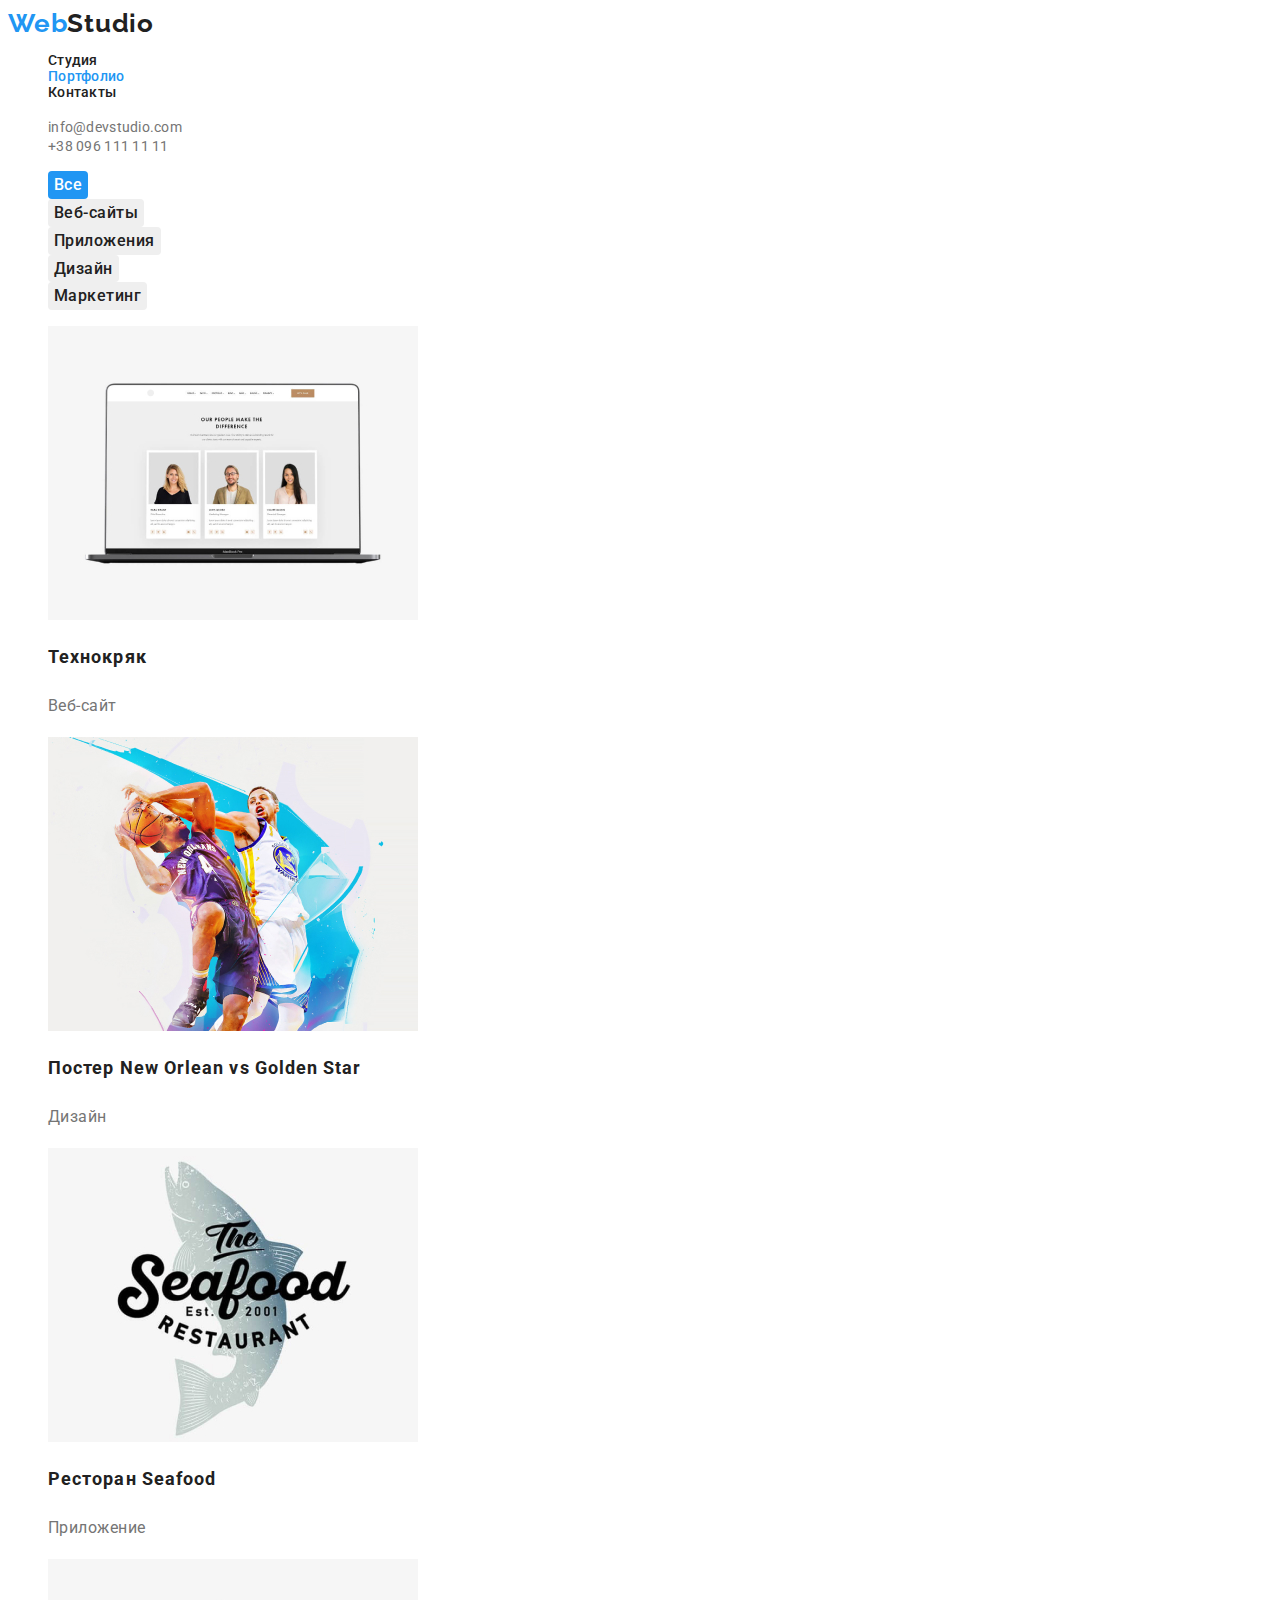
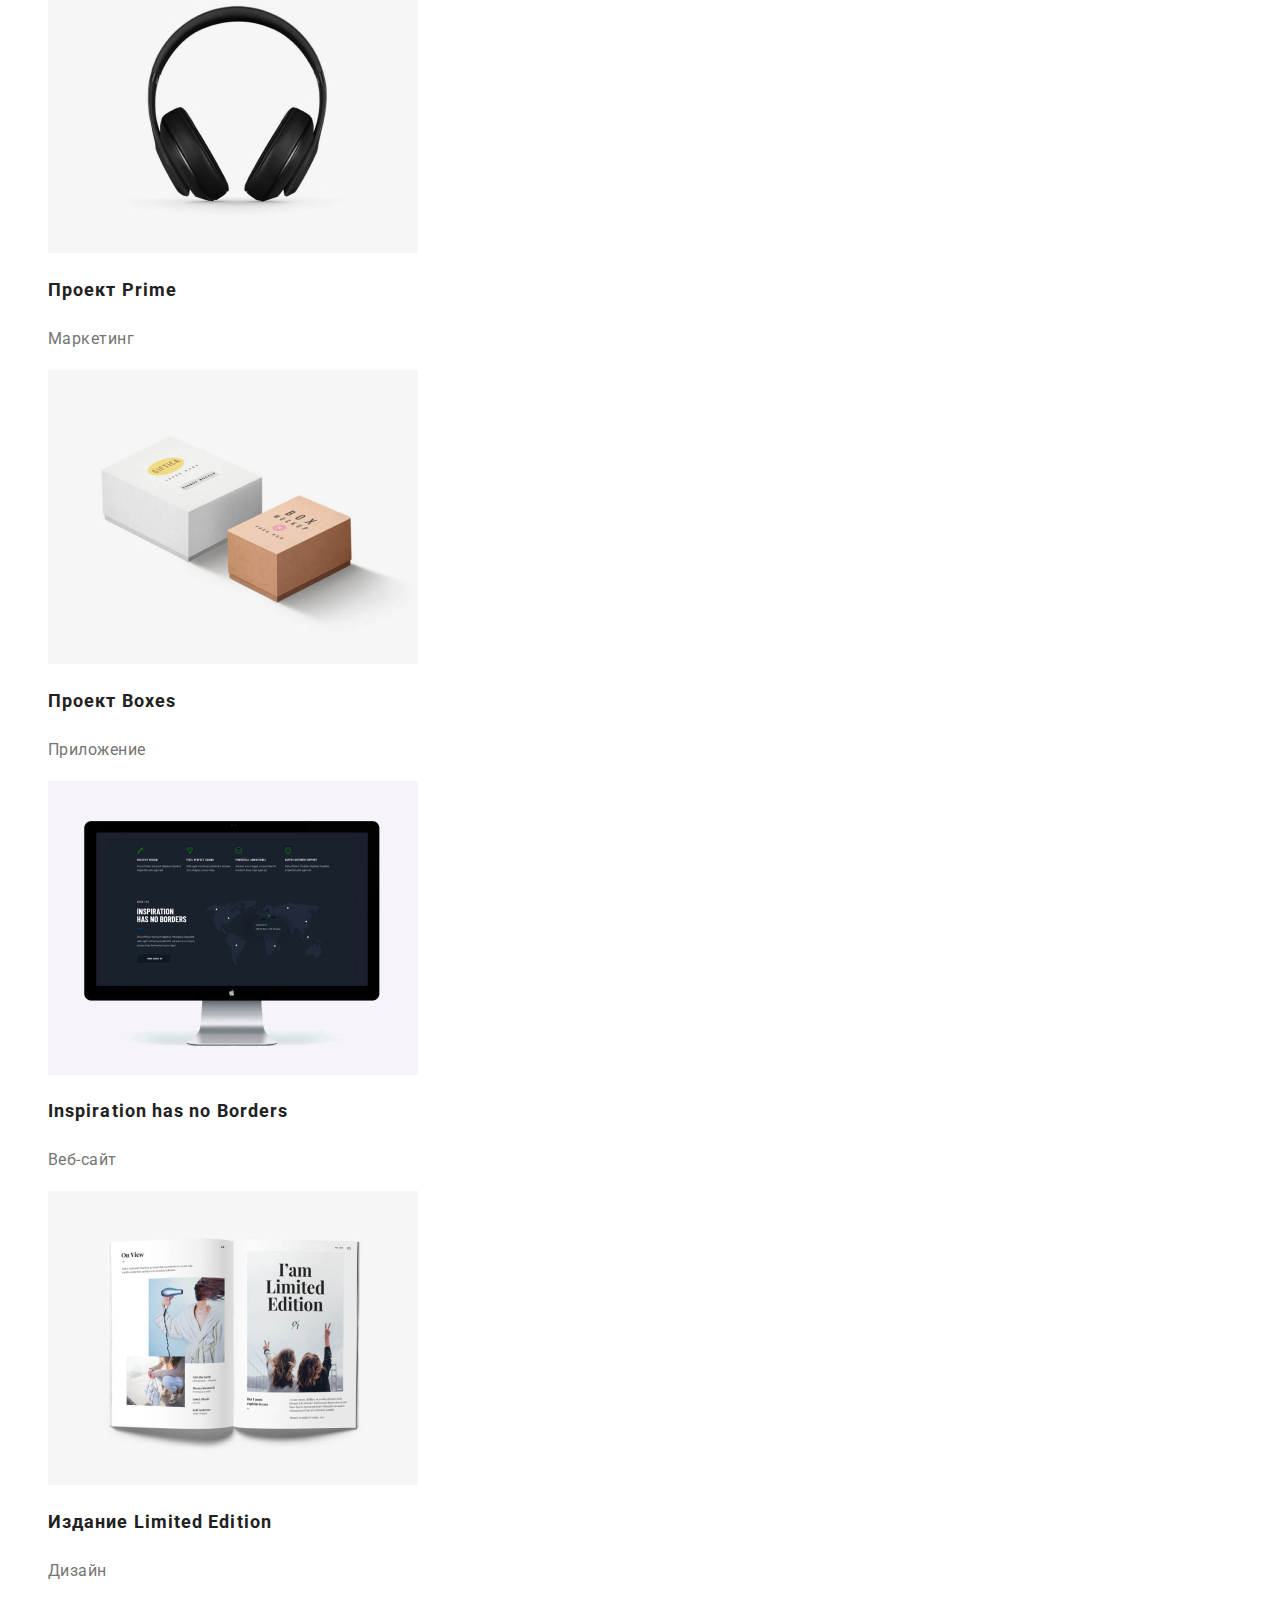
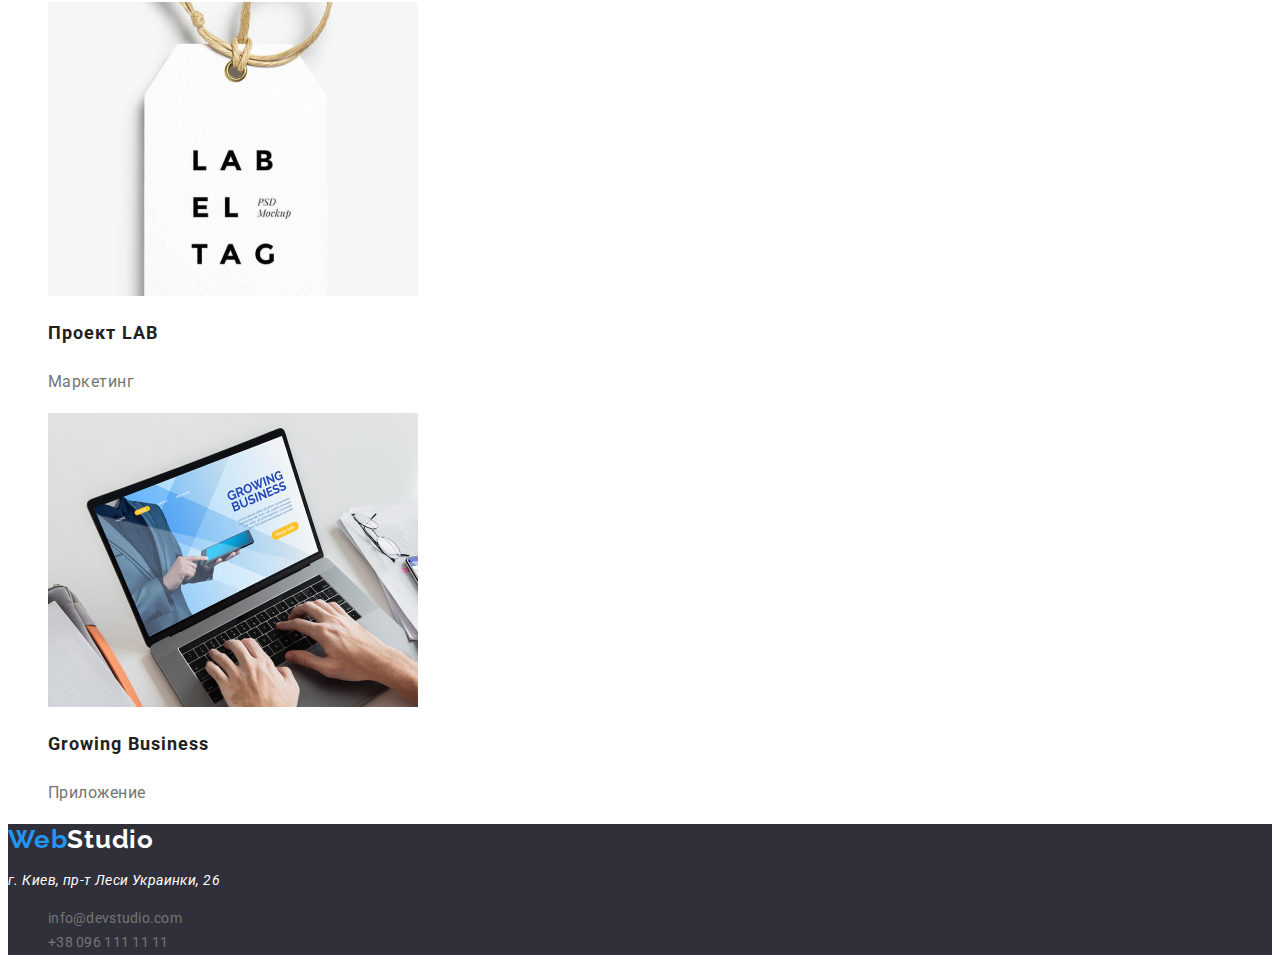
==== portfolio.html @ 3777f828 "start" ====
<!DOCTYPE html>
<html lang="ru">

<head>
    <meta charset="UTF-8">
    <meta http-equiv="X-UA-Compatible" content="IE=edge">
    <meta name="viewport" content="width=device-width, initial-scale=1.0">
    <link rel="preconnect" href="https://fonts.googleapis.com">
    <link rel="preconnect" href="https://fonts.gstatic.com" crossorigin>
    <link
        href="https://fonts.googleapis.com/css2?family=Raleway:wght@700&family=Roboto:wght@400;500;700;900&display=swap"
        rel="stylesheet">
    <link rel="stylesheet" href="./css/styles.css">
    <title class="title">Портфолио</title>
</head>

<body>
    <header class="header">
        <nav class="nav">
            <a lang="en" class="logo" href="./index.html"><span class="color-web">Web</span>Studio</a>
            <ul class="nav-items">
                <li><a class="nav-link" href="./">Студия</a></li>
                <li><a class="nav-link current" href="">Портфолио</a></li>
                <li><a class="nav-link" href="">Контакты</a></li>
            </ul>
        </nav>
        <ul class="contacts">
            <li><a class="contacts-link" href="mailto:info@devstudio.com">info@devstudio.com</a></li>
            <li><a class="contacts-link" href="tel:380961111111">+38 096 111 11 11</a></li>
        </ul>
    </header>
    <main>
        <h1 hidden>Портфолио</h1>
        <section class="section-example">
            <ul class="filter-list">
                <li>
                    <button class="filter-button current-button" type="button">Все</button>
                </li>
                <li>
                    <button class="filter-button" type="button">Веб-сайты</button>
                </li>
                <li>
                    <button class="filter-button" type="button">Приложения</button>
                </li>
                <li>
                    <button class="filter-button" type="button">Дизайн</button>
                </li>
                <li>
                    <button class="filter-button" type="button">Маркетинг</button>
                </li>
            </ul>
            <ul class="example-list">
                <li>
                    <img src="./images/tech.jpg" alt="Ноутбук с открытым веб-сайтом" width="370">
                    <h2 class="example-header">Технокряк</h3>
                        <p class="example-text">Веб-сайт</p>
                </li>
                <li>
                    <img src="./images/new-orl-gold-star.jpg"
                        alt="Постер баскетбольных команд New Orlean vs Golden Star" width="370">
                    <h2 class="example-header">Постер New Orlean vs Golden Star</h2>
                    <p class="example-text">Дизайн</p>
                </li>
                <li>
                    <img src="./images/seafood.jpg" alt="Логотип ресторана Seafood" width="370">
                    <h2 class="example-header">Ресторан <span lang="en">Seafood</span></h2>
                    <p class="example-text">Приложение</p>
                </li>
                <li>
                    <img src="./images/proj-prime.jpg" alt="Беспроводные наушники" width="370">
                    <h2 class="example-header">Проект <span lang="en">Prime</span></h2>
                    <p class="example-text">Маркетинг</p>
                </li>
                <li>
                    <img src="./images/proj-boxes.jpg" alt=" Две коробки белого и коричневого цветов" width="370">
                    <h2 class="example-header">Проект <span lang="en">Boxes</span></h2>
                    <p class="example-text">Приложение</p>
                </li>
                <li>
                    <img src="./images/insp-bord.jpg" alt="Монитор" width="370">
                    <h2 lang="en" class="example-header">Inspiration has no Borders</h2>
                    <p class="example-text">Веб-сайт</p>
                </li>
                <li>
                    <img src="./images/lim-edit.jpg" alt="Открытая книга на английском языке" width="370">
                    <h2 class="example-header">Издание <span lang="en">Limited Edition</span></h2>
                    <p class="example-text">Дизайн</p>
                </li>
                <li>
                    <img src="./images/lab.jpg" alt="Белая бирка с надписью" width="370">
                    <h2 class="example-header">Проект <span lang="en">LAB</span></h2>
                    <p class="example-text">Маркетинг</p>
                </li>
                <li>
                    <img src="./images/grow-busi.jpg" alt="Ноутбук с открытым веб-сайтом" width="370">
                    <h2 lang="en" class="example-header">Growing Business</h2>
                    <p class="example-text">Приложение</p>
                </li>
            </ul>
        </section>

    </main>
    <footer class="footer">
        <a lang="en" class="logo" href="./"><span class="color-web">Web</span>Studio</a>
        <address class="address">
            <p>г. Киев, пр-т Леси Украинки, 26</p>
            <ul class="contacts">
                <li><a class="contacts-link" href="mailto:info@devstudio.com">info@devstudio.com</a></li>
                <li><a class="contacts-link" href="tel:380961111111">+38 096 111 11 11</a></li>
            </ul>
        </address>
    </footer>
</body>

</html>
---- css/styles.css ----
/*background color: #E5E5E5
button orde-service: #188CE8; box-shadow: 0px 4px 4px rgba(0, 0, 0, 0.15);
color button filter: #2196F3;
color inactive button filter: #F5F4FA;
color hero:#2F303A;
first fonts color: #212121;
second fonts color: #757575;
*/
:root {
  --basic-color: #ffffff;
  --second-background-color: #f5f4fa;
  --inactive-button-color: #f5f4fa;
  --hero-color: #2f303a;
  --first-fonts-color: #212121;
  --second-fonts-color: #757575;
  --active-element-color: #2196f3;
  --order-service-color: #188ce8;
}
/*Body*/

body {
  background-color: var(--basic-color);
  font-family: 'Roboto', sans-serif;
  color: var(--first-fonts-color);
}

/*---------------Section header-------------*/

/*Logo*/

.logo {
  text-decoration: none;

  font-family: Raleway;
  font-weight: 700;
  font-size: 26px;
  line-height: 1.19;
  letter-spacing: 0.03em;

  color: var(--first-fonts-color);
}

.color-web {
  color: var(--active-element-color);
}

/*Navigation*/

.nav {
  font-weight: 500;
  font-size: 14px;
  line-height: 1.14;
  letter-spacing: 0.02em;
}

.nav-link {
  text-decoration: none;
  color: var(--first-fonts-color);
}

.nav-link:hover,
.nav-link:focus,
.contacts-link:hover,
.contacts-link:focus,
.current {
  color: var(--active-element-color);
}

.nav-items,
.contacts,
.contacts-link,
.tips-list,
.make-list,
.team-list {
  list-style: none;
}

/*Contacts*/

.contacts-link {
  font-style: normal;
  text-decoration: none;
  color: var(--second-fonts-color);
  font-weight: 400;
  font-size: 14px;
  line-height: 1.14;
  letter-spacing: 0.02em;
}

/*---------------Section hero-------------*/

.business {
  font-weight: 900;
  font-size: 44px;
  line-height: 1.36;
  text-align: center;
  letter-spacing: 0.06em;
  text-transform: uppercase;
}

.hero {
  background-color: var(--hero-color);
  color: var(--basic-color);
}

.order-service {
  font-weight: 700;
  font-size: 16px;
  line-height: 1.87;
  font-family: 'Roboto', sans-serif;
  border: none;
  border-radius: 4px;

  cursor: pointer;

  background-color: var(--active-element-color);
  color: var(--basic-color);
}

.order-service:hover,
.order-service:focus {
  background: var(--order-service-color);
  box-shadow: 0px 4px 4px rgba(0, 0, 0, 0.15);
  border-radius: 4px;
}

/*---------------Section tips-------------*/

.tips-header {
  font-weight: 700;
  font-size: 14px;
  line-height: 1.14;
  letter-spacing: 0.03em;
  text-transform: uppercase;
}

.tips-text {
  font-size: 14px;
  line-height: 1.71;
  letter-spacing: 0.03em;
  color: var(--second-fonts-color);
}

/*---------------Section make-------------*/

.make {
  font-weight: 700;
  font-size: 36px;
  line-height: 1.16;
  letter-spacing: 0.03em;
}

/*---------------Section team-------------*/
.section-team {
  background-color: var(--second-background-color);
}

.team {
  font-weight: 700;
  font-size: 36px;
  line-height: 1.16;
  letter-spacing: 0.03em;
}

.team-name {
  font-weight: 500;
  font-size: 16px;
  line-height: 1.18;
  letter-spacing: 0.03em;
}

.team-position {
  font-size: 16px;
  line-height: 1.18;
  letter-spacing: 0.03em;

  color: var(--second-fonts-color);
}

/*---------------Section footer-------------*/
.footer {
  background-color: var(--hero-color);
}

.address {
  font-style: 400;
  font-size: 14px;
  line-height: 1.71;
  letter-spacing: 0.03em;

  color: var(--basic-color);
}

.footer .logo {
  color: var(--basic-color);
}

/********************************Portfolio page*********************************/

.filter-list,
.example-list {
  list-style: none;
}

.filter-button {
  font-weight: 500;
  font-size: 16px;
  line-height: 1.62;
  font-family: 'Roboto', sans-serif;
  text-align: center;
  letter-spacing: 0.03em;

  border-radius: 4px;
  border: 0;

  cursor: pointer;

  color: var(--first-fonts-color);
}
.filter-button:hover,
.filter-button:focus,
.current-button {
  background-color: var(--active-element-color);
  color: var(--basic-color);
}

.example-header {
  font-weight: 700;
  font-size: 18px;
  line-height: 2;
  letter-spacing: 0.06em;

  color: var(--first-fonts-color);
}

.example-text {
  font-size: 16px;
  line-height: 1.87;
  letter-spacing: 0.03em;

  color: var(--second-fonts-color);
}
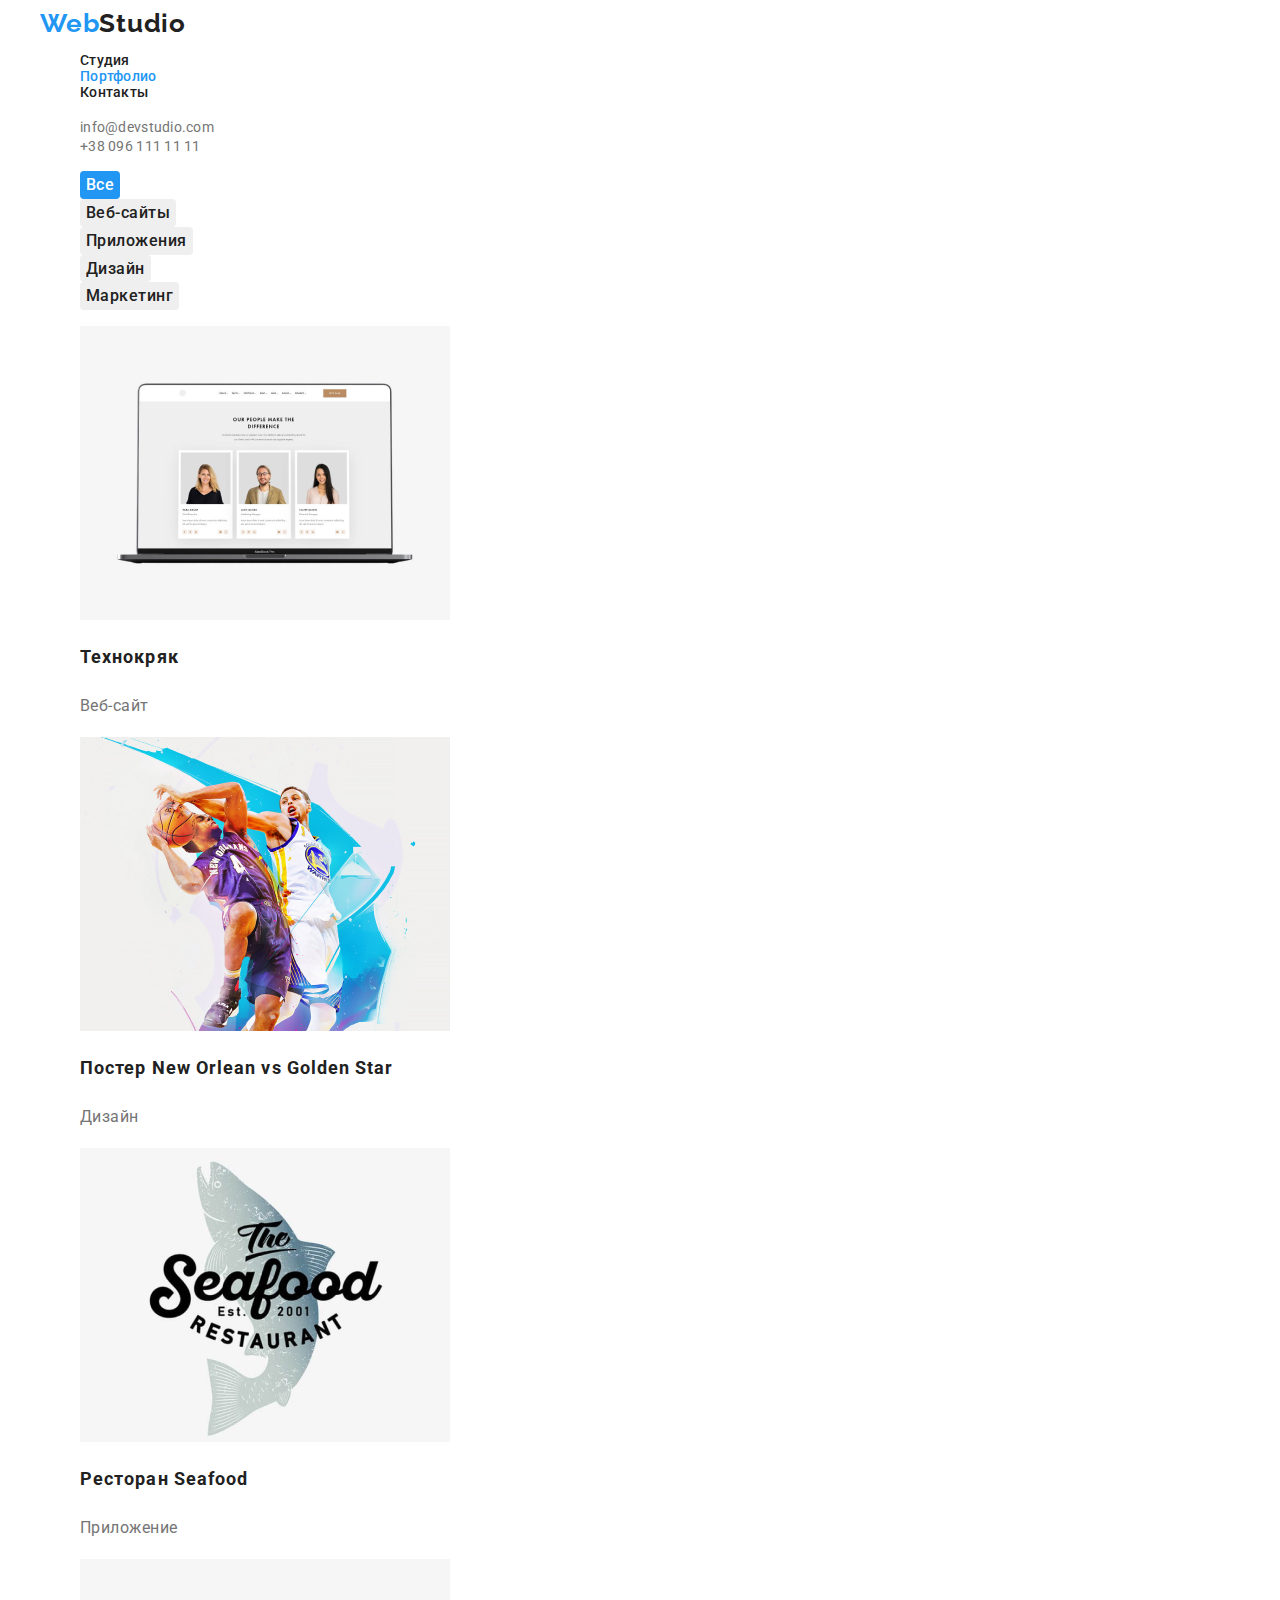
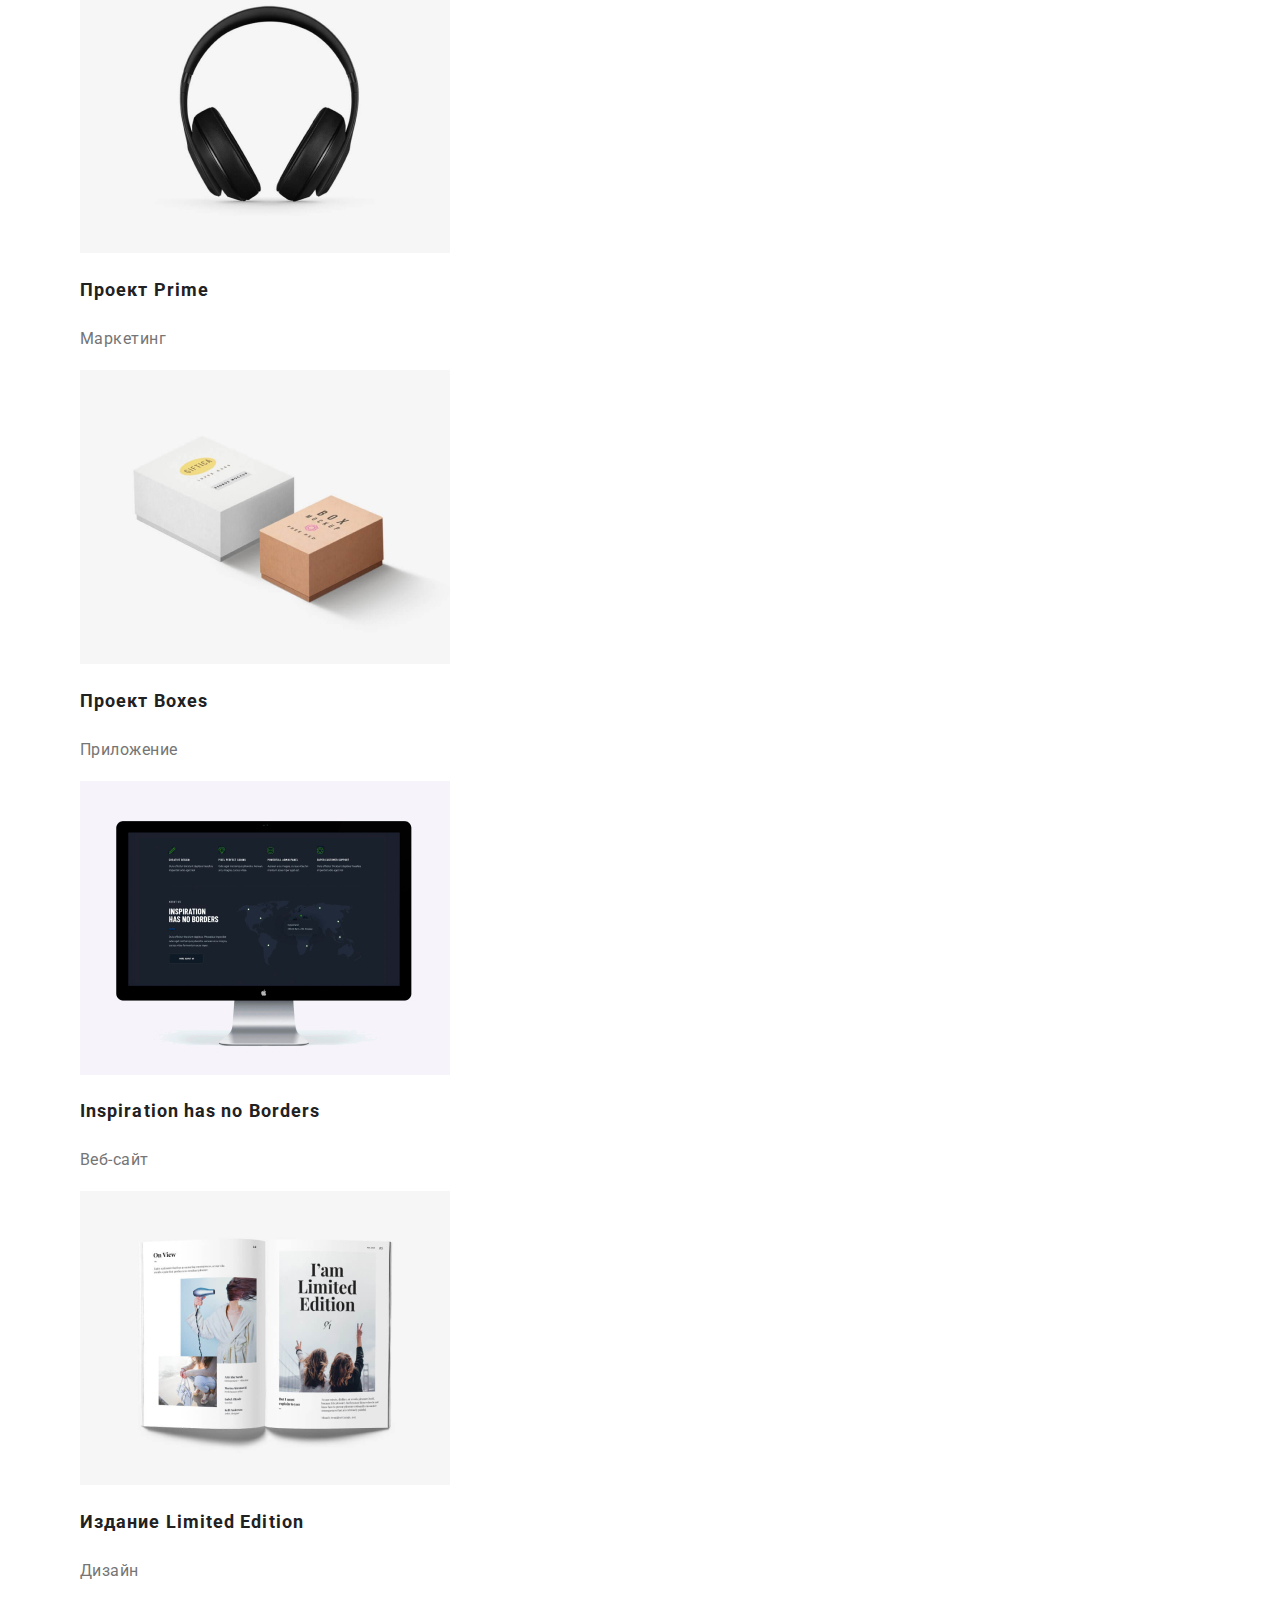
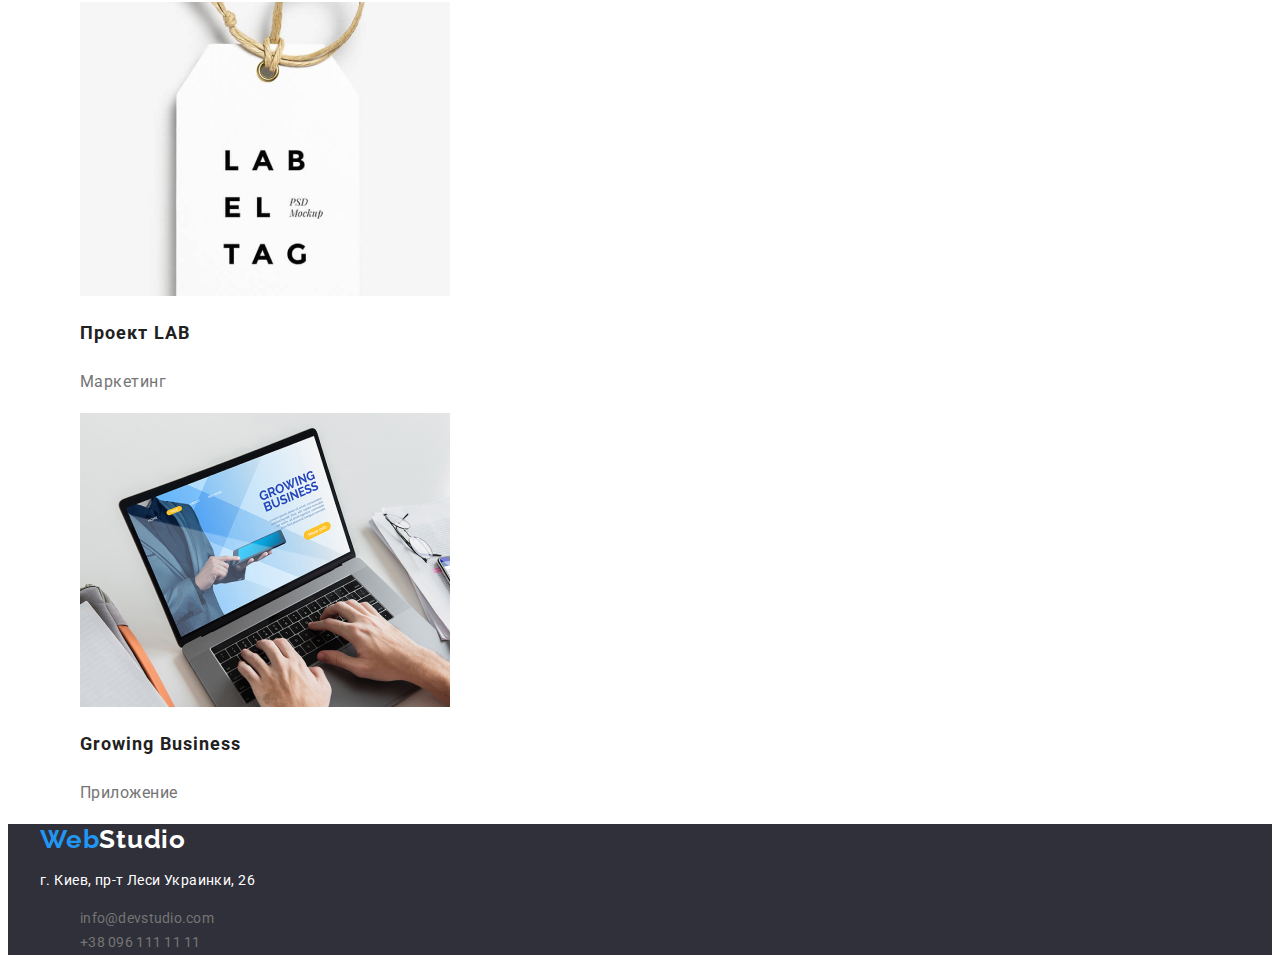
==== commit 55550163: "start_2" ====
--- a/portfolio.html
+++ b/portfolio.html
@@ -16,99 +16,105 @@
 
 <body>
     <header class="header">
-        <nav class="nav">
-            <a lang="en" class="logo" href="./index.html"><span class="color-web">Web</span>Studio</a>
-            <ul class="nav-items">
-                <li><a class="nav-link" href="./">Студия</a></li>
-                <li><a class="nav-link current" href="">Портфолио</a></li>
-                <li><a class="nav-link" href="">Контакты</a></li>
+        <div class="container">
+            <nav class="nav">
+                <a lang="en" class="logo link" href="./index.html"><span class="color-web">Web</span>Studio</a>
+                <ul class="nav-items list">
+                    <li><a class="nav-link link" href="./">Студия</a></li>
+                    <li><a class="nav-link link current" href="">Портфолио</a></li>
+                    <li><a class="nav-link link" href="">Контакты</a></li>
+                </ul>
+            </nav>
+            <ul class="contacts list">
+                <li><a class="contacts-link link" href="mailto:info@devstudio.com">info@devstudio.com</a></li>
+                <li><a class="contacts-link link" href="tel:380961111111">+38 096 111 11 11</a></li>
             </ul>
-        </nav>
-        <ul class="contacts">
-            <li><a class="contacts-link" href="mailto:info@devstudio.com">info@devstudio.com</a></li>
-            <li><a class="contacts-link" href="tel:380961111111">+38 096 111 11 11</a></li>
-        </ul>
+        </div>
     </header>
     <main>
         <h1 hidden>Портфолио</h1>
         <section class="section-example">
-            <ul class="filter-list">
-                <li>
-                    <button class="filter-button current-button" type="button">Все</button>
-                </li>
-                <li>
-                    <button class="filter-button" type="button">Веб-сайты</button>
-                </li>
-                <li>
-                    <button class="filter-button" type="button">Приложения</button>
-                </li>
-                <li>
-                    <button class="filter-button" type="button">Дизайн</button>
-                </li>
-                <li>
-                    <button class="filter-button" type="button">Маркетинг</button>
-                </li>
-            </ul>
-            <ul class="example-list">
-                <li>
-                    <img src="./images/tech.jpg" alt="Ноутбук с открытым веб-сайтом" width="370">
-                    <h2 class="example-header">Технокряк</h3>
+            <div class="container">
+                <ul class="filter-list list">
+                    <li>
+                        <button class="filter-button current-button" type="button">Все</button>
+                    </li>
+                    <li>
+                        <button class="filter-button" type="button">Веб-сайты</button>
+                    </li>
+                    <li>
+                        <button class="filter-button" type="button">Приложения</button>
+                    </li>
+                    <li>
+                        <button class="filter-button" type="button">Дизайн</button>
+                    </li>
+                    <li>
+                        <button class="filter-button" type="button">Маркетинг</button>
+                    </li>
+                </ul>
+                <ul class="example-list list">
+                    <li>
+                        <img src="./images/tech.jpg" alt="Ноутбук с открытым веб-сайтом" width="370">
+                        <h2 class="example-header">Технокряк</h2>
                         <p class="example-text">Веб-сайт</p>
-                </li>
-                <li>
-                    <img src="./images/new-orl-gold-star.jpg"
-                        alt="Постер баскетбольных команд New Orlean vs Golden Star" width="370">
-                    <h2 class="example-header">Постер New Orlean vs Golden Star</h2>
-                    <p class="example-text">Дизайн</p>
-                </li>
-                <li>
-                    <img src="./images/seafood.jpg" alt="Логотип ресторана Seafood" width="370">
-                    <h2 class="example-header">Ресторан <span lang="en">Seafood</span></h2>
-                    <p class="example-text">Приложение</p>
-                </li>
-                <li>
-                    <img src="./images/proj-prime.jpg" alt="Беспроводные наушники" width="370">
-                    <h2 class="example-header">Проект <span lang="en">Prime</span></h2>
-                    <p class="example-text">Маркетинг</p>
-                </li>
-                <li>
-                    <img src="./images/proj-boxes.jpg" alt=" Две коробки белого и коричневого цветов" width="370">
-                    <h2 class="example-header">Проект <span lang="en">Boxes</span></h2>
-                    <p class="example-text">Приложение</p>
-                </li>
-                <li>
-                    <img src="./images/insp-bord.jpg" alt="Монитор" width="370">
-                    <h2 lang="en" class="example-header">Inspiration has no Borders</h2>
-                    <p class="example-text">Веб-сайт</p>
-                </li>
-                <li>
-                    <img src="./images/lim-edit.jpg" alt="Открытая книга на английском языке" width="370">
-                    <h2 class="example-header">Издание <span lang="en">Limited Edition</span></h2>
-                    <p class="example-text">Дизайн</p>
-                </li>
-                <li>
-                    <img src="./images/lab.jpg" alt="Белая бирка с надписью" width="370">
-                    <h2 class="example-header">Проект <span lang="en">LAB</span></h2>
-                    <p class="example-text">Маркетинг</p>
-                </li>
-                <li>
-                    <img src="./images/grow-busi.jpg" alt="Ноутбук с открытым веб-сайтом" width="370">
-                    <h2 lang="en" class="example-header">Growing Business</h2>
-                    <p class="example-text">Приложение</p>
-                </li>
-            </ul>
+                    </li>
+                    <li>
+                        <img src="./images/new-orl-gold-star.jpg"
+                            alt="Постер баскетбольных команд New Orlean vs Golden Star" width="370">
+                        <h2 class="example-header">Постер New Orlean vs Golden Star</h2>
+                        <p class="example-text">Дизайн</p>
+                    </li>
+                    <li>
+                        <img src="./images/seafood.jpg" alt="Логотип ресторана Seafood" width="370">
+                        <h2 class="example-header">Ресторан <span lang="en">Seafood</span></h2>
+                        <p class="example-text">Приложение</p>
+                    </li>
+                    <li>
+                        <img src="./images/proj-prime.jpg" alt="Беспроводные наушники" width="370">
+                        <h2 class="example-header">Проект <span lang="en">Prime</span></h2>
+                        <p class="example-text">Маркетинг</p>
+                    </li>
+                    <li>
+                        <img src="./images/proj-boxes.jpg" alt=" Две коробки белого и коричневого цветов" width="370">
+                        <h2 class="example-header">Проект <span lang="en">Boxes</span></h2>
+                        <p class="example-text">Приложение</p>
+                    </li>
+                    <li>
+                        <img src="./images/insp-bord.jpg" alt="Монитор" width="370">
+                        <h2 lang="en" class="example-header">Inspiration has no Borders</h2>
+                        <p class="example-text">Веб-сайт</p>
+                    </li>
+                    <li>
+                        <img src="./images/lim-edit.jpg" alt="Открытая книга на английском языке" width="370">
+                        <h2 class="example-header">Издание <span lang="en">Limited Edition</span></h2>
+                        <p class="example-text">Дизайн</p>
+                    </li>
+                    <li>
+                        <img src="./images/lab.jpg" alt="Белая бирка с надписью" width="370">
+                        <h2 class="example-header">Проект <span lang="en">LAB</span></h2>
+                        <p class="example-text">Маркетинг</p>
+                    </li>
+                    <li>
+                        <img src="./images/grow-busi.jpg" alt="Ноутбук с открытым веб-сайтом" width="370">
+                        <h2 lang="en" class="example-header">Growing Business</h2>
+                        <p class="example-text">Приложение</p>
+                    </li>
+                </ul>
+            </div>
         </section>
 
     </main>
     <footer class="footer">
-        <a lang="en" class="logo" href="./"><span class="color-web">Web</span>Studio</a>
-        <address class="address">
-            <p>г. Киев, пр-т Леси Украинки, 26</p>
-            <ul class="contacts">
-                <li><a class="contacts-link" href="mailto:info@devstudio.com">info@devstudio.com</a></li>
-                <li><a class="contacts-link" href="tel:380961111111">+38 096 111 11 11</a></li>
-            </ul>
-        </address>
+        <div class="container">
+            <a lang="en" class="logo link" href="./"><span class="color-web">Web</span>Studio</a>
+            <address class="address">
+                <p>г. Киев, пр-т Леси Украинки, 26</p>
+                <ul class="contacts list">
+                    <li><a class="contacts-link link" href="mailto:info@devstudio.com">info@devstudio.com</a></li>
+                    <li><a class="contacts-link link" href="tel:380961111111">+38 096 111 11 11</a></li>
+                </ul>
+            </address>
+        </div>
     </footer>
 </body>
 
--- a/css/styles.css
+++ b/css/styles.css
@@ -24,13 +24,34 @@
   color: var(--first-fonts-color);
 }
 
+.list {
+  list-style: none;
+}
+
+.link {
+  text-decoration: none;
+}
+
+.container {
+  width: 1200px;
+  padding: 0 15px;
+  margin: 0 auto;
+}
+
+.section {
+  padding: 94px 0 94px 0;
+  text-align: center;
+}
+
+.line {
+  outline: 1px solid red;
+}
+
 /*---------------Section header-------------*/
 
 /*Logo*/
 
 .logo {
-  text-decoration: none;
-
   font-family: Raleway;
   font-weight: 700;
   font-size: 26px;
@@ -54,7 +75,6 @@
 }
 
 .nav-link {
-  text-decoration: none;
   color: var(--first-fonts-color);
 }
 
@@ -66,20 +86,10 @@
   color: var(--active-element-color);
 }
 
-.nav-items,
-.contacts,
-.contacts-link,
-.tips-list,
-.make-list,
-.team-list {
-  list-style: none;
-}
-
 /*Contacts*/
 
 .contacts-link {
   font-style: normal;
-  text-decoration: none;
   color: var(--second-fonts-color);
   font-weight: 400;
   font-size: 14px;
@@ -107,7 +117,7 @@
   font-weight: 700;
   font-size: 16px;
   line-height: 1.87;
-  font-family: 'Roboto', sans-serif;
+  font-family: inherit;
   border: none;
   border-radius: 4px;
 
@@ -183,7 +193,7 @@
 }
 
 .address {
-  font-style: 400;
+  font-style: normal;
   font-size: 14px;
   line-height: 1.71;
   letter-spacing: 0.03em;
@@ -196,17 +206,12 @@
 }
 
 /********************************Portfolio page*********************************/
-
-.filter-list,
-.example-list {
-  list-style: none;
-}
 
 .filter-button {
   font-weight: 500;
   font-size: 16px;
   line-height: 1.62;
-  font-family: 'Roboto', sans-serif;
+  font-family: inherit;
   text-align: center;
   letter-spacing: 0.03em;
 
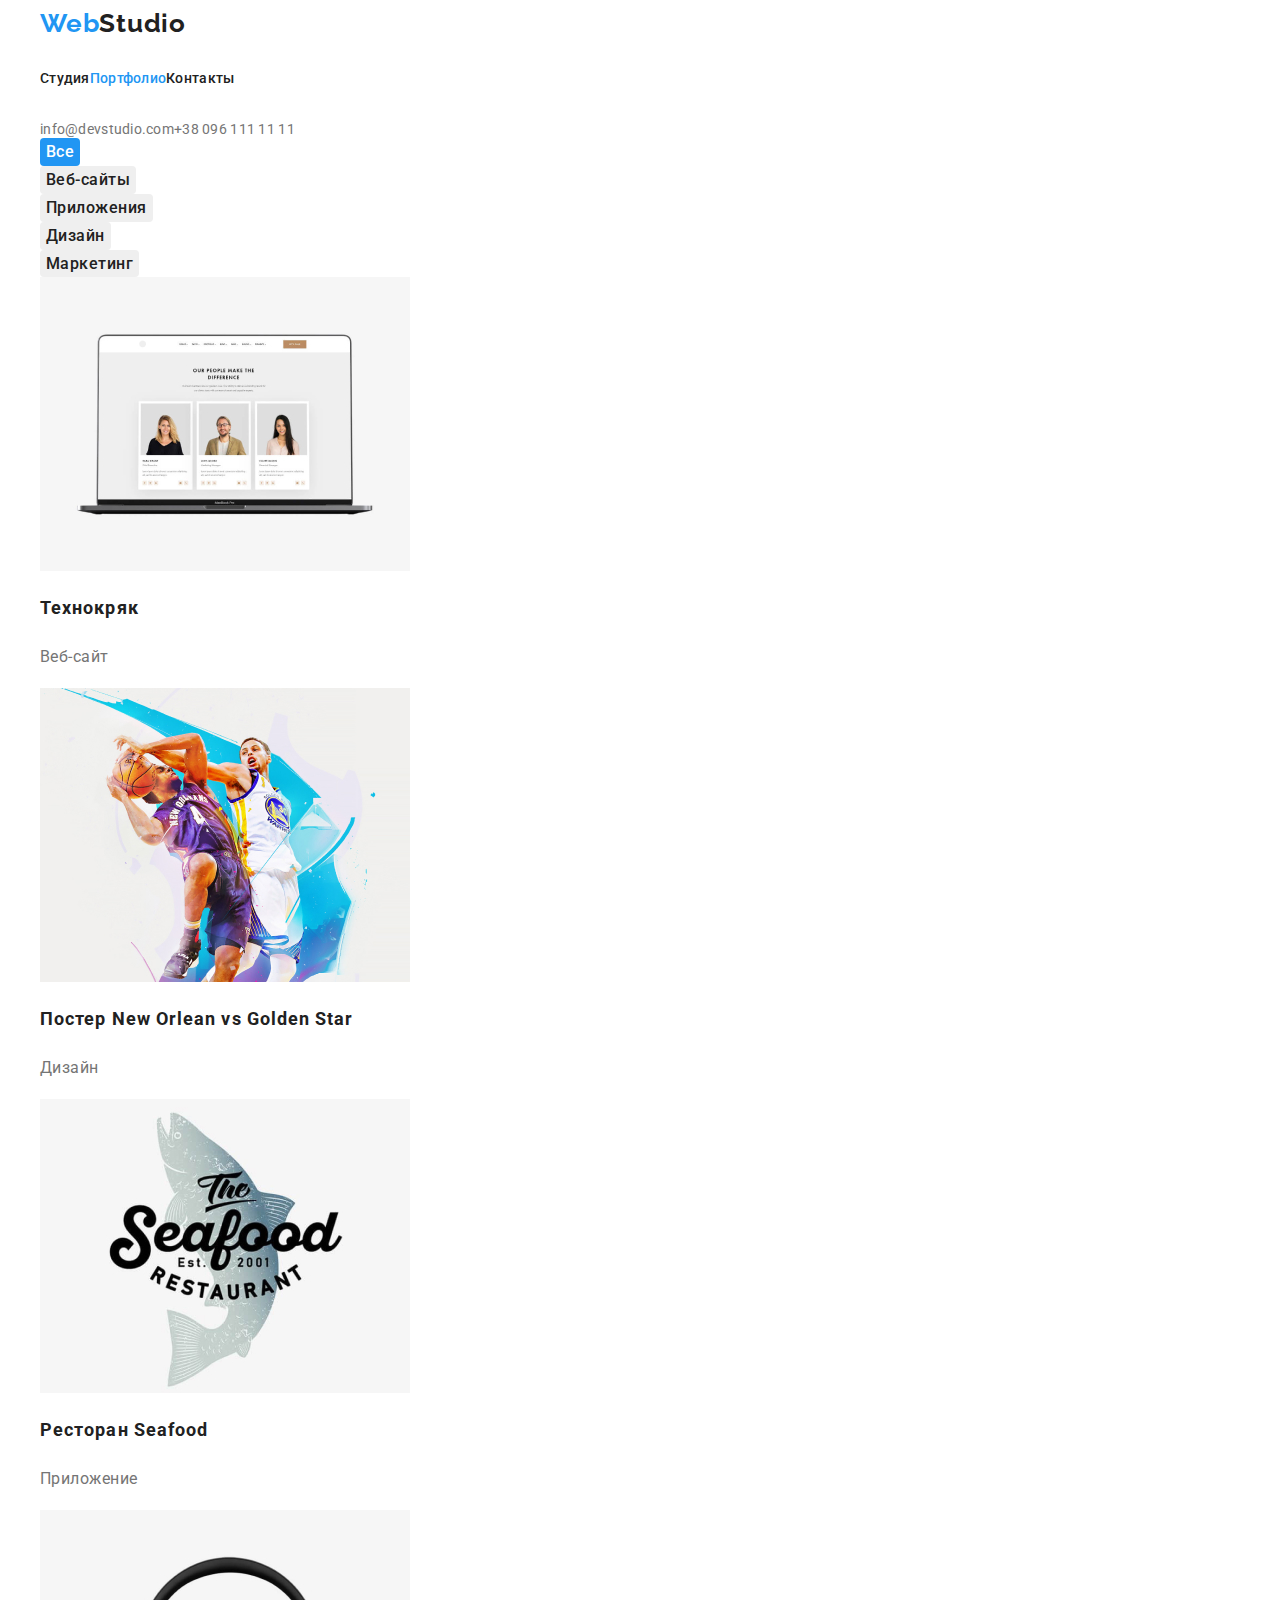
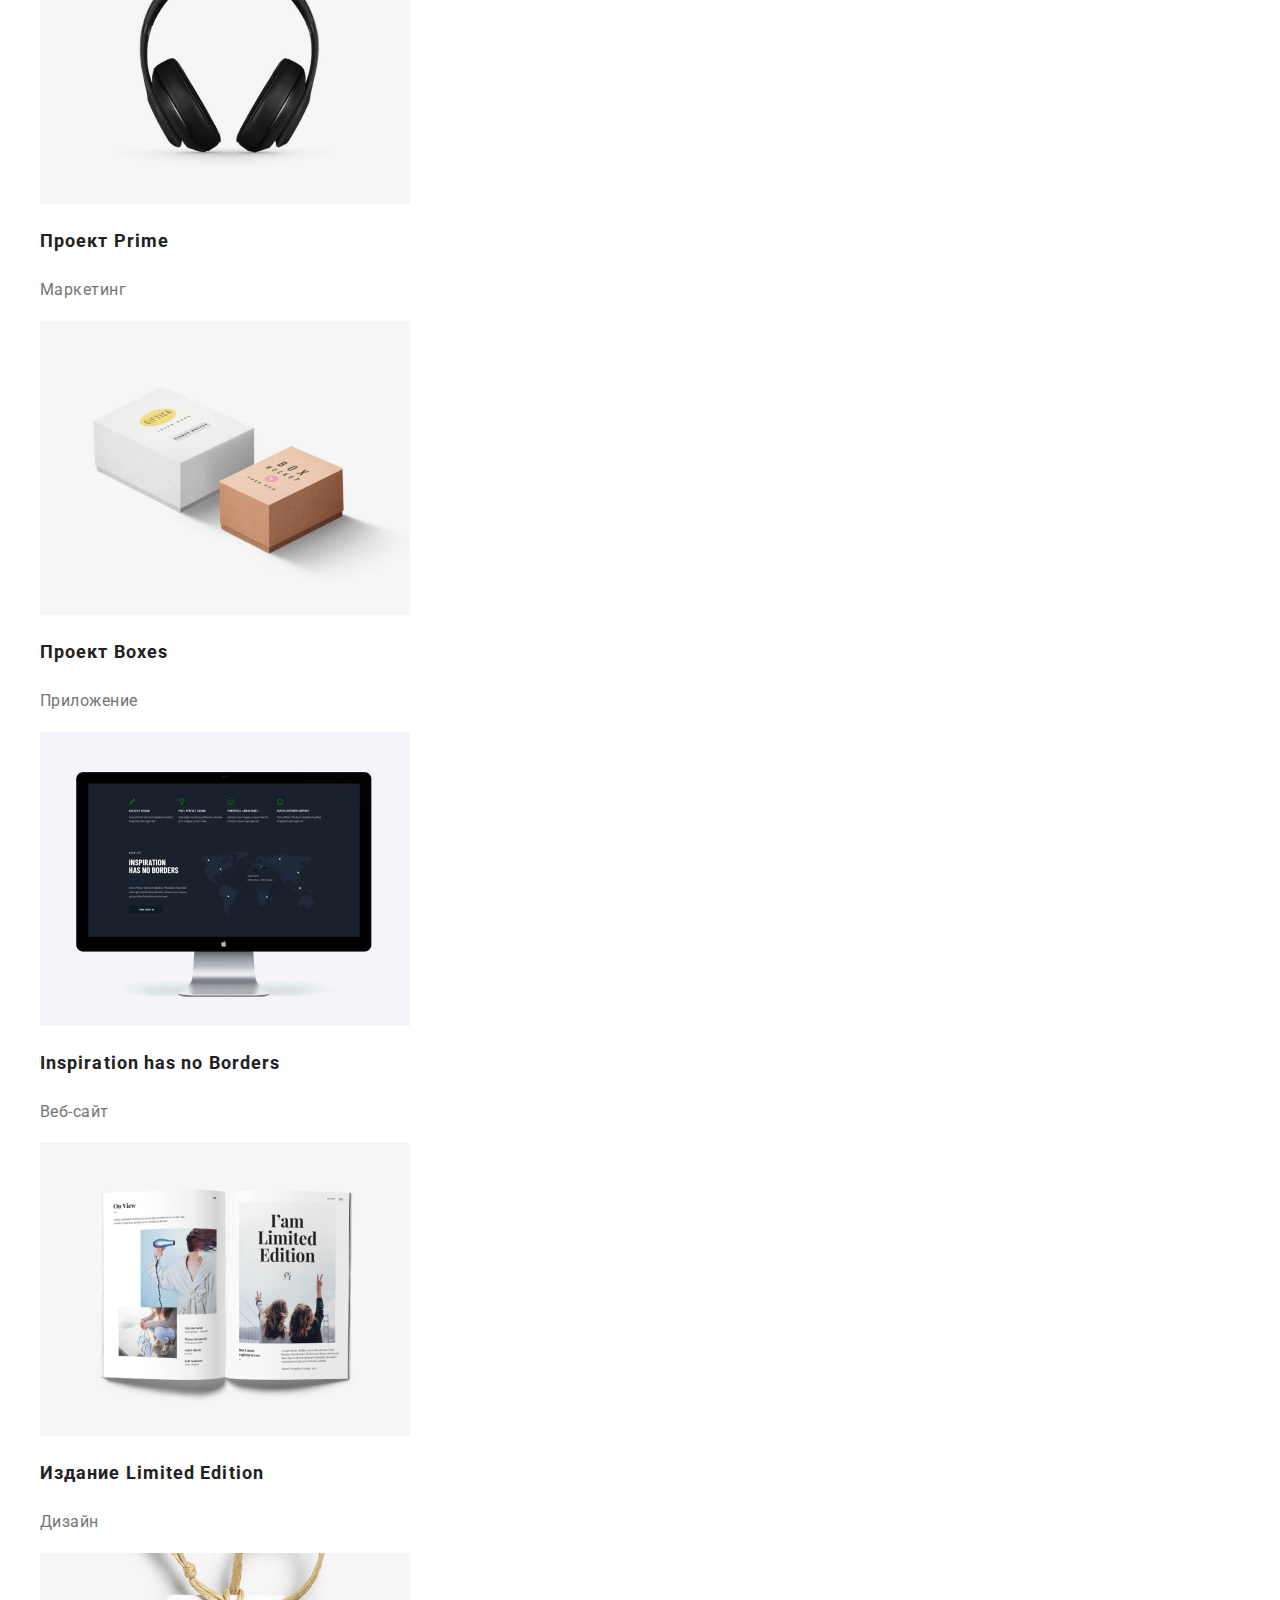
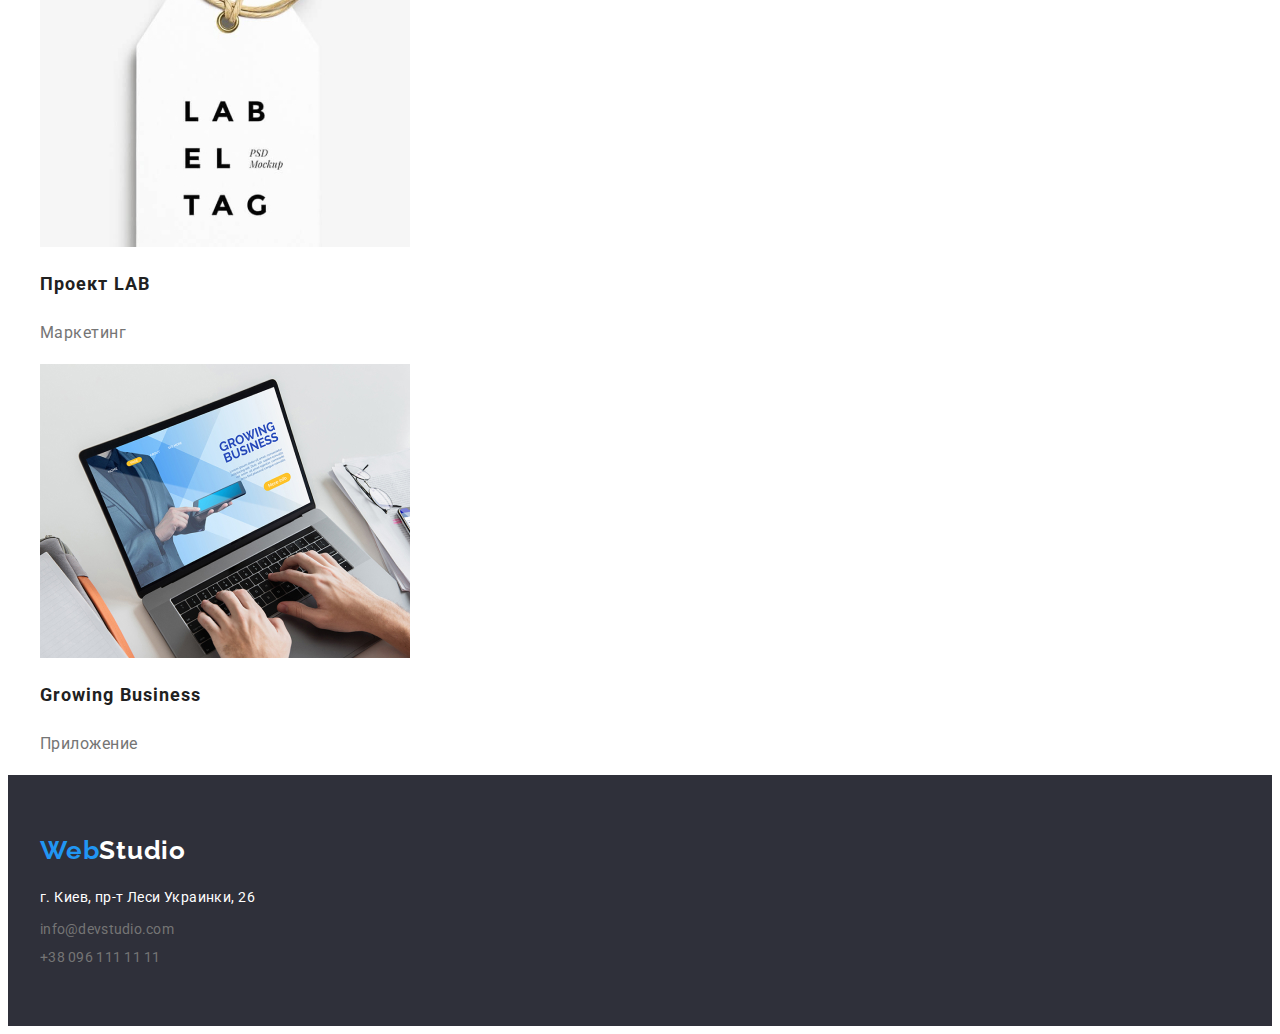
==== commit 3e01ab17: "sdelat' header" ====
--- a/portfolio.html
+++ b/portfolio.html
@@ -32,7 +32,7 @@
         </div>
     </header>
     <main>
-        <h1 hidden>Портфолио</h1>
+        <h1 class="visually-hidden">Портфолио</h1>
         <section class="section-example">
             <div class="container">
                 <ul class="filter-list list">
@@ -108,10 +108,12 @@
         <div class="container">
             <a lang="en" class="logo link" href="./"><span class="color-web">Web</span>Studio</a>
             <address class="address">
-                <p>г. Киев, пр-т Леси Украинки, 26</p>
+                <p class="address-text">г. Киев, пр-т Леси Украинки, 26</p>
                 <ul class="contacts list">
-                    <li><a class="contacts-link link" href="mailto:info@devstudio.com">info@devstudio.com</a></li>
-                    <li><a class="contacts-link link" href="tel:380961111111">+38 096 111 11 11</a></li>
+                    <li class="footer-item"><a class="contacts-link link"
+                            href="mailto:info@devstudio.com">info@devstudio.com</a></li>
+                    <li class="footer-item"><a class="contacts-link link" href="tel:380961111111">+38 096 111 11 11</a>
+                    </li>
                 </ul>
             </address>
         </div>
--- a/css/styles.css
+++ b/css/styles.css
@@ -26,6 +26,8 @@
 
 .list {
   list-style: none;
+  margin: 0;
+  padding: 0;
 }
 
 .link {
@@ -40,7 +42,19 @@
 
 .section {
   padding: 94px 0 94px 0;
-  text-align: center;
+}
+
+.visually-hidden {
+  position: absolute;
+  white-space: nowrap;
+  width: 1px;
+  height: 1px;
+  overflow: hidden;
+  border: 0;
+  padding: 0;
+  clip: rect(0 0 0 0);
+  clip-path: inset(50%);
+  margin: -1px;
 }
 
 .line {
@@ -65,6 +79,10 @@
   color: var(--active-element-color);
 }
 
+.main-header {
+  display: flex;
+}
+
 /*Navigation*/
 
 .nav {
@@ -74,8 +92,20 @@
   letter-spacing: 0.02em;
 }
 
+.nav .nav-items,
+.header .contacts {
+  display: flex;
+}
+
+.nav .header-item:not(:last-child) {
+  margin-right: 50px;
+}
+
 .nav-link {
-  color: var(--first-fonts-color);
+  display: block;
+  color: var(--first-fonts-color);
+  padding-top: 32px;
+  padding-bottom: 32px;
 }
 
 .nav-link:hover,
@@ -100,17 +130,20 @@
 /*---------------Section hero-------------*/
 
 .business {
+  margin: 0 auto 30px;
+
   font-weight: 900;
   font-size: 44px;
   line-height: 1.36;
-  text-align: center;
   letter-spacing: 0.06em;
+  max-width: 696px;
   text-transform: uppercase;
 }
 
 .hero {
   background-color: var(--hero-color);
   color: var(--basic-color);
+  text-align: center;
 }
 
 .order-service {
@@ -136,7 +169,14 @@
 
 /*---------------Section tips-------------*/
 
+.tips-list {
+  display: flex;
+}
+
 .tips-header {
+  margin-top: 0;
+  margin-bottom: 10px;
+
   font-weight: 700;
   font-size: 14px;
   line-height: 1.14;
@@ -145,27 +185,55 @@
 }
 
 .tips-text {
+  margin: 0;
+
   font-size: 14px;
   line-height: 1.71;
   letter-spacing: 0.03em;
   color: var(--second-fonts-color);
+  max-width: 270px;
 }
 
 /*---------------Section make-------------*/
 
 .make {
+  margin-top: 0;
+  margin-bottom: 50px;
+  text-align: center;
+
   font-weight: 700;
   font-size: 36px;
   line-height: 1.16;
   letter-spacing: 0.03em;
 }
 
+.section-make {
+  padding-top: 0;
+}
+
+.make-list {
+  display: flex;
+}
+
+.item {
+  margin-right: 30px;
+}
+
+.item:last-child {
+  margin-right: 0;
+}
+
 /*---------------Section team-------------*/
 .section-team {
+  padding-top: 0;
   background-color: var(--second-background-color);
 }
 
 .team {
+  margin-top: 0;
+  margin-bottom: 50px;
+  text-align: center;
+
   font-weight: 700;
   font-size: 36px;
   line-height: 1.16;
@@ -173,6 +241,10 @@
 }
 
 .team-name {
+  text-align: center;
+  margin-top: 30px;
+  margin-bottom: 10px;
+
   font-weight: 500;
   font-size: 16px;
   line-height: 1.18;
@@ -180,29 +252,49 @@
 }
 
 .team-position {
+  margin-top: 0;
+  margin-bottom: 30px;
+  text-align: center;
   font-size: 16px;
   line-height: 1.18;
   letter-spacing: 0.03em;
 
   color: var(--second-fonts-color);
+}
+.team-list {
+  display: flex;
+}
+
+.team-list .item {
+  background: var(--basic-color);
+  box-shadow: 0px 1px 3px rgba(0, 0, 0, 0.12), 0px 1px 1px rgba(0, 0, 0, 0.14),
+    0px 2px 1px rgba(0, 0, 0, 0.2);
+  border-radius: 0px 0px 4px 4px;
 }
 
 /*---------------Section footer-------------*/
 .footer {
+  padding: 60px 0;
   background-color: var(--hero-color);
 }
 
-.address {
+.address .address-text {
+  margin-top: 20px;
+  margin-bottom: 0;
+
   font-style: normal;
   font-size: 14px;
   line-height: 1.71;
   letter-spacing: 0.03em;
-
   color: var(--basic-color);
 }
 
 .footer .logo {
   color: var(--basic-color);
+}
+
+.footer-item {
+  margin-top: 9px;
 }
 
 /********************************Portfolio page*********************************/
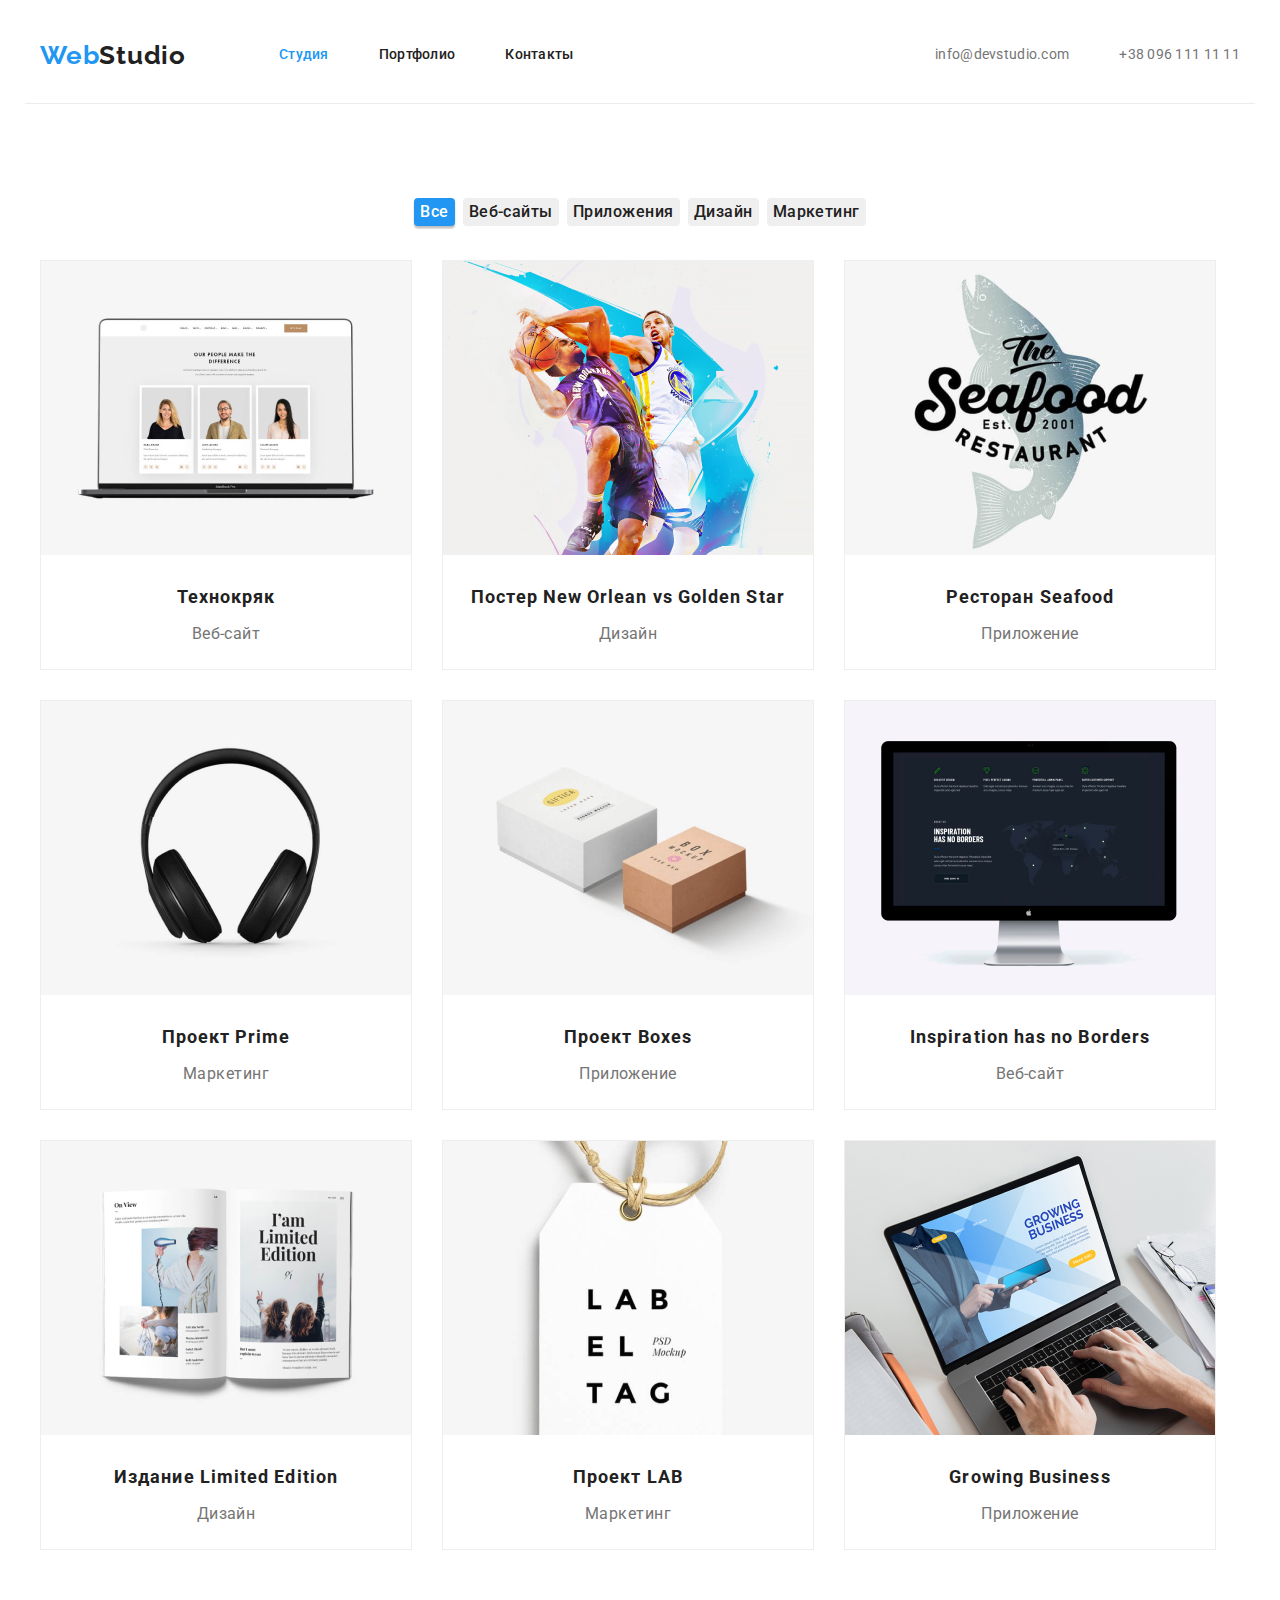
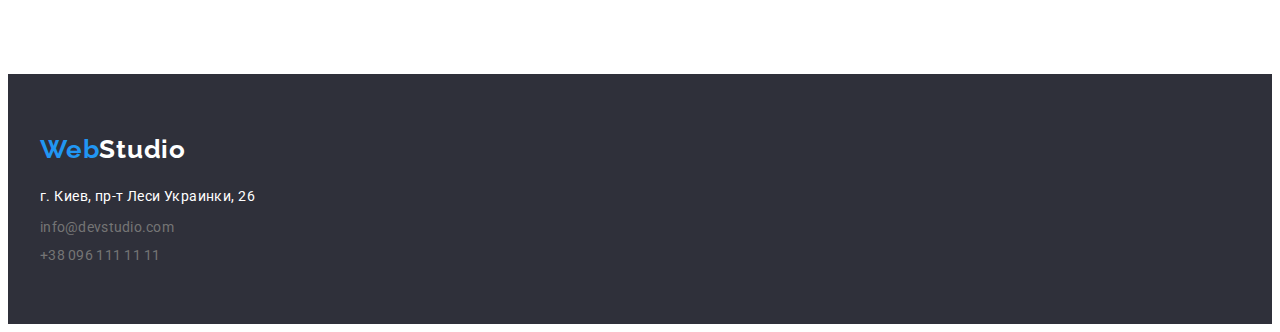
==== commit 90b47a7a: "gotovo_1" ====
--- a/portfolio.html
+++ b/portfolio.html
@@ -16,85 +16,89 @@
 
 <body>
     <header class="header">
-        <div class="container">
+        <div class="container nav">
             <nav class="nav">
-                <a lang="en" class="logo link" href="./index.html"><span class="color-web">Web</span>Studio</a>
+                <a lang="en" class="logo link" href="./"><span class="color-web">Web</span>Studio</a>
                 <ul class="nav-items list">
-                    <li><a class="nav-link link" href="./">Студия</a></li>
-                    <li><a class="nav-link link current" href="">Портфолио</a></li>
-                    <li><a class="nav-link link" href="">Контакты</a></li>
+                    <li class="header-item"><a class="nav-link current link" href="./">Студия</a></li>
+                    <li class="header-item"><a class="nav-link link" href="./portfolio.html">Портфолио</a></li>
+                    <li class="header-item"><a class="nav-link link" href="">Контакты</a></li>
                 </ul>
             </nav>
-            <ul class="contacts list">
-                <li><a class="contacts-link link" href="mailto:info@devstudio.com">info@devstudio.com</a></li>
-                <li><a class="contacts-link link" href="tel:380961111111">+38 096 111 11 11</a></li>
+            <ul class="contacts list nav-items">
+                <li class="header-item"><a class="contacts-link link"
+                        href="mailto:info@devstudio.com">info@devstudio.com</a>
+                </li>
+                <li class="header-item"><a class="contacts-link link" href="tel:+380961111111">+38 096 111 11 11</a>
+                </li>
+
             </ul>
         </div>
     </header>
     <main>
         <h1 class="visually-hidden">Портфолио</h1>
-        <section class="section-example">
+        <section class="section-example section">
             <div class="container">
                 <ul class="filter-list list">
-                    <li>
+                    <li class="filter-item">
                         <button class="filter-button current-button" type="button">Все</button>
                     </li>
-                    <li>
+                    <li class="filter-item">
                         <button class="filter-button" type="button">Веб-сайты</button>
                     </li>
-                    <li>
+                    <li class="filter-item">
                         <button class="filter-button" type="button">Приложения</button>
                     </li>
-                    <li>
+                    <li class="filter-item">
                         <button class="filter-button" type="button">Дизайн</button>
                     </li>
-                    <li>
+                    <li class="filter-item">
                         <button class="filter-button" type="button">Маркетинг</button>
                     </li>
                 </ul>
                 <ul class="example-list list">
-                    <li>
+                    <li class="example-item ">
                         <img src="./images/tech.jpg" alt="Ноутбук с открытым веб-сайтом" width="370">
                         <h2 class="example-header">Технокряк</h2>
                         <p class="example-text">Веб-сайт</p>
                     </li>
-                    <li>
+                    <li class="example-item ">
                         <img src="./images/new-orl-gold-star.jpg"
                             alt="Постер баскетбольных команд New Orlean vs Golden Star" width="370">
                         <h2 class="example-header">Постер New Orlean vs Golden Star</h2>
                         <p class="example-text">Дизайн</p>
                     </li>
-                    <li>
+                    <li class="example-item ">
                         <img src="./images/seafood.jpg" alt="Логотип ресторана Seafood" width="370">
                         <h2 class="example-header">Ресторан <span lang="en">Seafood</span></h2>
                         <p class="example-text">Приложение</p>
                     </li>
-                    <li>
+                    <li class=example-item m">
                         <img src="./images/proj-prime.jpg" alt="Беспроводные наушники" width="370">
                         <h2 class="example-header">Проект <span lang="en">Prime</span></h2>
                         <p class="example-text">Маркетинг</p>
                     </li>
-                    <li>
+                    <li class="example-item ">
                         <img src="./images/proj-boxes.jpg" alt=" Две коробки белого и коричневого цветов" width="370">
                         <h2 class="example-header">Проект <span lang="en">Boxes</span></h2>
                         <p class="example-text">Приложение</p>
                     </li>
-                    <li>
+                    <li class="example-item ">
                         <img src="./images/insp-bord.jpg" alt="Монитор" width="370">
                         <h2 lang="en" class="example-header">Inspiration has no Borders</h2>
                         <p class="example-text">Веб-сайт</p>
                     </li>
-                    <li>
+                    <li class="example-item ">
                         <img src="./images/lim-edit.jpg" alt="Открытая книга на английском языке" width="370">
                         <h2 class="example-header">Издание <span lang="en">Limited Edition</span></h2>
                         <p class="example-text">Дизайн</p>
                     </li>
-                    <li>
+                    <li class="example-item ">
                         <img src="./images/lab.jpg" alt="Белая бирка с надписью" width="370">
                         <h2 class="example-header">Проект <span lang="en">LAB</span></h2>
                         <p class="example-text">Маркетинг</p>
                     </li>
-                    <li>
+                    <li class="example-item ">
                         <img src="./images/grow-busi.jpg" alt="Ноутбук с открытым веб-сайтом" width="370">
                         <h2 lang="en" class="example-header">Growing Business</h2>
                         <p class="example-text">Приложение</p>
@@ -102,7 +106,6 @@
                 </ul>
             </div>
         </section>
-
     </main>
     <footer class="footer">
         <div class="container">
@@ -112,7 +115,7 @@
                 <ul class="contacts list">
                     <li class="footer-item"><a class="contacts-link link"
                             href="mailto:info@devstudio.com">info@devstudio.com</a></li>
-                    <li class="footer-item"><a class="contacts-link link" href="tel:380961111111">+38 096 111 11 11</a>
+                    <li class="footer-item"><a class="contacts-link link" href="tel:+380961111111">+38 096 111 11 11</a>
                     </li>
                 </ul>
             </address>
--- a/css/styles.css
+++ b/css/styles.css
@@ -57,10 +57,6 @@
   margin: -1px;
 }
 
-.line {
-  outline: 1px solid red;
-}
-
 /*---------------Section header-------------*/
 
 /*Logo*/
@@ -71,29 +67,37 @@
   font-size: 26px;
   line-height: 1.19;
   letter-spacing: 0.03em;
-
-  color: var(--first-fonts-color);
+  color: var(--first-fonts-color);
+}
+.nav .logo {
+  margin-right: 93px;
+  padding-top: 32px;
+  padding-bottom: 32px;
 }
 
 .color-web {
   color: var(--active-element-color);
 }
 
-.main-header {
-  display: flex;
+.header .container {
+  width: 1200px;
+  border-bottom: 1px solid #ececec;
 }
 
 /*Navigation*/
 
 .nav {
+  display: flex;
+  align-items: center;
+  justify-content: space-between;
+
   font-weight: 500;
   font-size: 14px;
   line-height: 1.14;
   letter-spacing: 0.02em;
 }
 
-.nav .nav-items,
-.header .contacts {
+.nav .nav-items {
   display: flex;
 }
 
@@ -127,6 +131,11 @@
   letter-spacing: 0.02em;
 }
 
+.nav .contacts-link {
+  padding-top: 32px;
+  padding-bottom: 32px;
+}
+
 /*---------------Section hero-------------*/
 
 .business {
@@ -171,6 +180,7 @@
 
 .tips-list {
   display: flex;
+  justify-content: space-between;
 }
 
 .tips-header {
@@ -216,11 +226,11 @@
 }
 
 .item {
+  margin-right: 0;
+}
+
+.item:not(:last-child) {
   margin-right: 30px;
-}
-
-.item:last-child {
-  margin-right: 0;
 }
 
 /*---------------Section team-------------*/
@@ -300,40 +310,81 @@
 /********************************Portfolio page*********************************/
 
 .filter-button {
+  border-radius: 4px;
+  border: 0;
+
   font-weight: 500;
   font-size: 16px;
   line-height: 1.62;
   font-family: inherit;
   text-align: center;
   letter-spacing: 0.03em;
-
-  border-radius: 4px;
-  border: 0;
-
+  color: var(--first-fonts-color);
   cursor: pointer;
-
-  color: var(--first-fonts-color);
 }
 .filter-button:hover,
 .filter-button:focus,
 .current-button {
   background-color: var(--active-element-color);
   color: var(--basic-color);
+  box-shadow: 0px 3px 1px rgba(0, 0, 0, 0.1), 0px 1px 2px rgba(0, 0, 0, 0.08),
+    0px 2px 2px rgba(0, 0, 0, 0.12);
+}
+
+.filter-list {
+  display: flex;
+  justify-content: center;
+  margin-bottom: 34px;
+}
+
+.filter-item {
+  margin-right: 0;
+}
+
+.filter-item:not(:last-child) {
+  margin-right: 8px;
 }
 
 .example-header {
+  margin-top: 20px;
+  margin-bottom: 4px;
+  text-align: center;
+
   font-weight: 700;
   font-size: 18px;
   line-height: 2;
   letter-spacing: 0.06em;
-
   color: var(--first-fonts-color);
 }
 
 .example-text {
+  margin-top: 0;
+  margin-bottom: 20px;
+  text-align: center;
+
   font-size: 16px;
   line-height: 1.87;
   letter-spacing: 0.03em;
-
   color: var(--second-fonts-color);
 }
+
+.example-item {
+  margin-right: 0;
+  margin-bottom: 30px;
+  background: var(--basic-color);
+  border: 1px solid #eeeeee;
+  box-sizing: border-box;
+}
+
+.example-item:not(:nth-child(3n)) {
+  margin-right: 30px;
+}
+
+/* .example-item::last-child) {
+  margin-bottom: 30px;
+} */
+
+.example-list {
+  display: flex;
+  flex-wrap: wrap;
+}
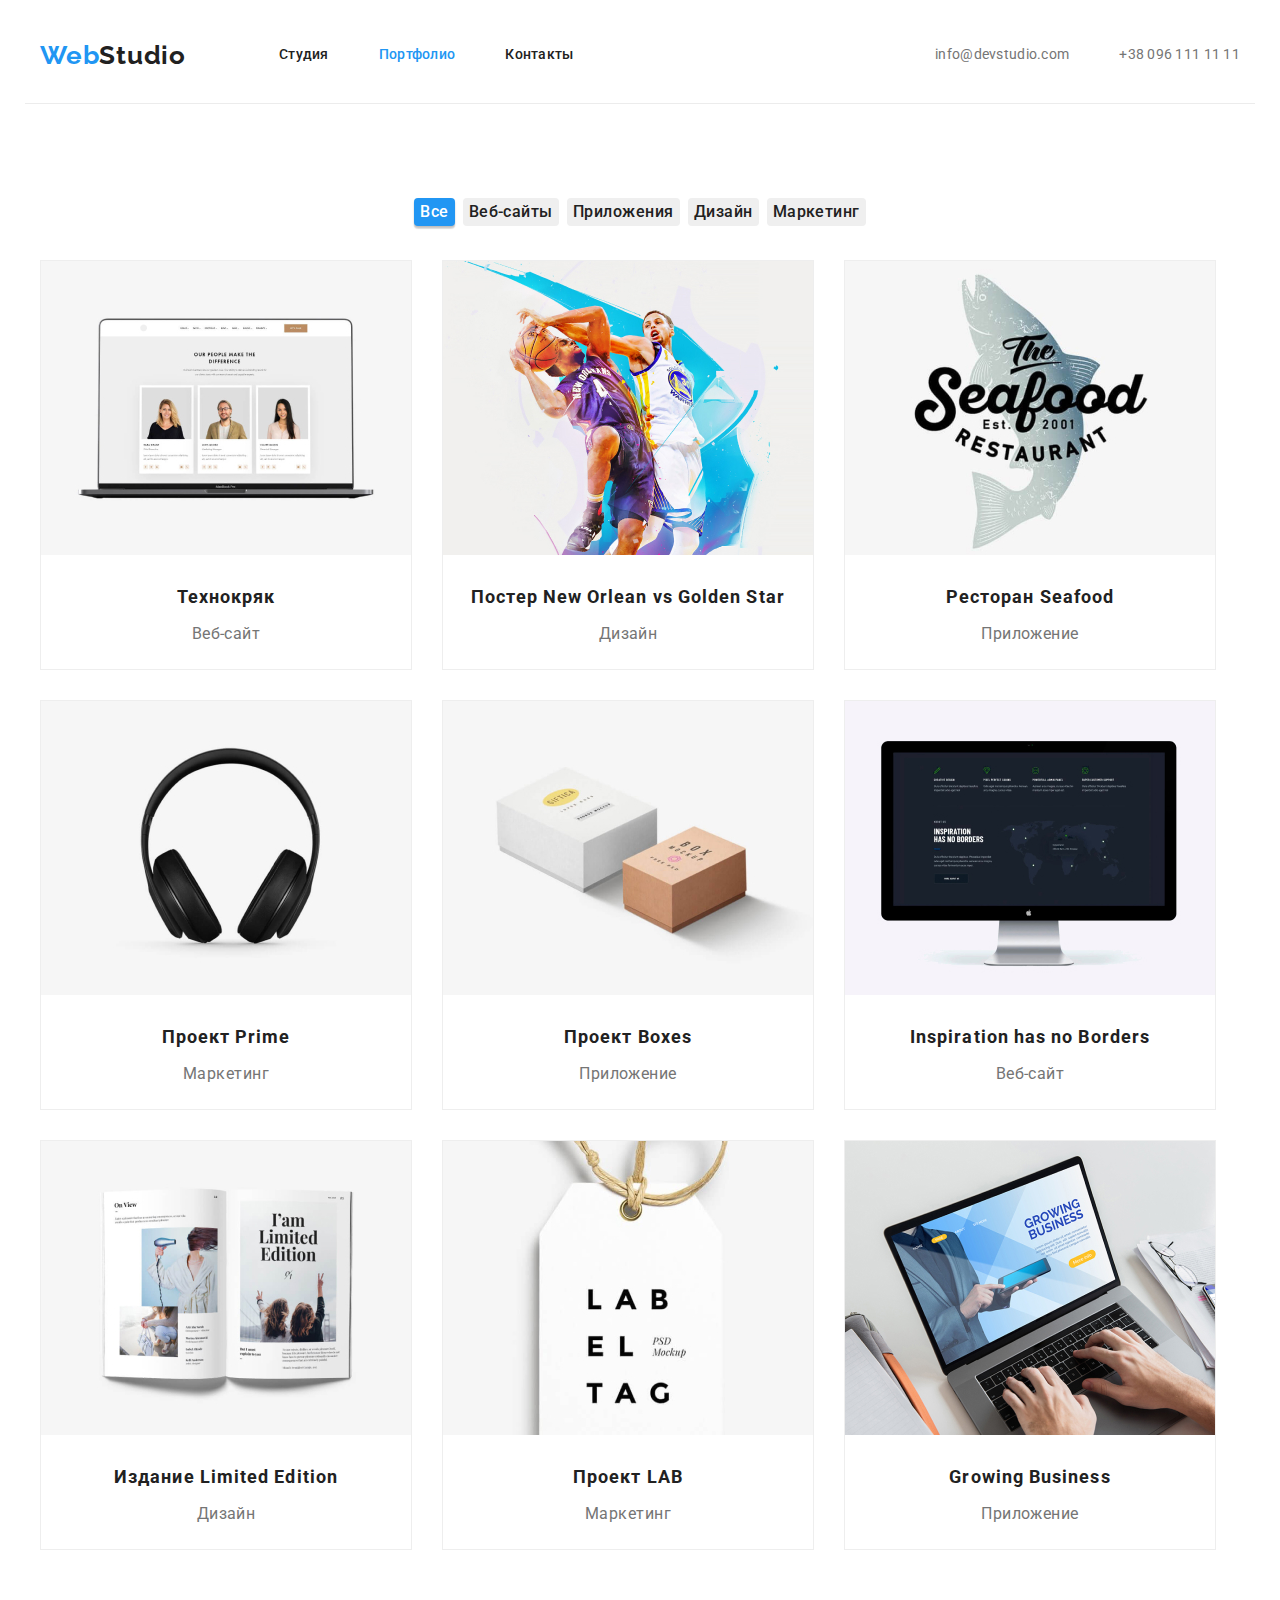
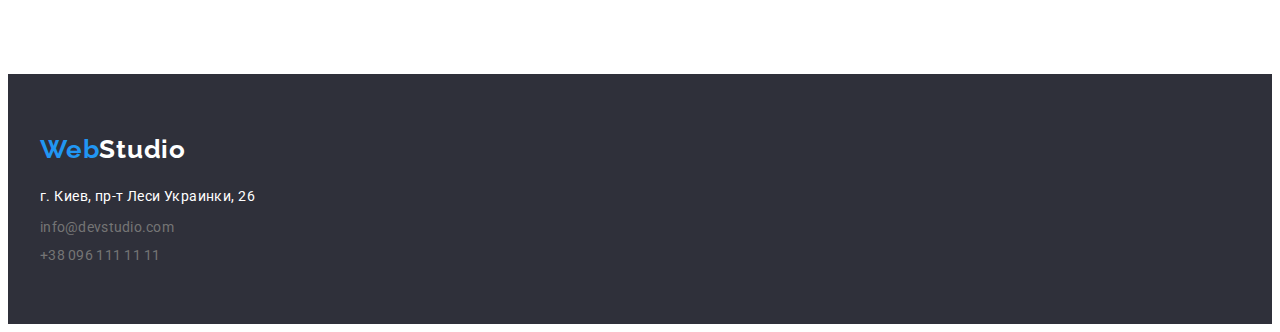
==== commit aa58e44a: "gotovo_1.1" ====
--- a/portfolio.html
+++ b/portfolio.html
@@ -20,8 +20,8 @@
             <nav class="nav">
                 <a lang="en" class="logo link" href="./"><span class="color-web">Web</span>Studio</a>
                 <ul class="nav-items list">
-                    <li class="header-item"><a class="nav-link current link" href="./">Студия</a></li>
-                    <li class="header-item"><a class="nav-link link" href="./portfolio.html">Портфолио</a></li>
+                    <li class="header-item"><a class="nav-link link" href="./">Студия</a></li>
+                    <li class="header-item"><a class="nav-link current link" href="./portfolio.html">Портфолио</a></li>
                     <li class="header-item"><a class="nav-link link" href="">Контакты</a></li>
                 </ul>
             </nav>
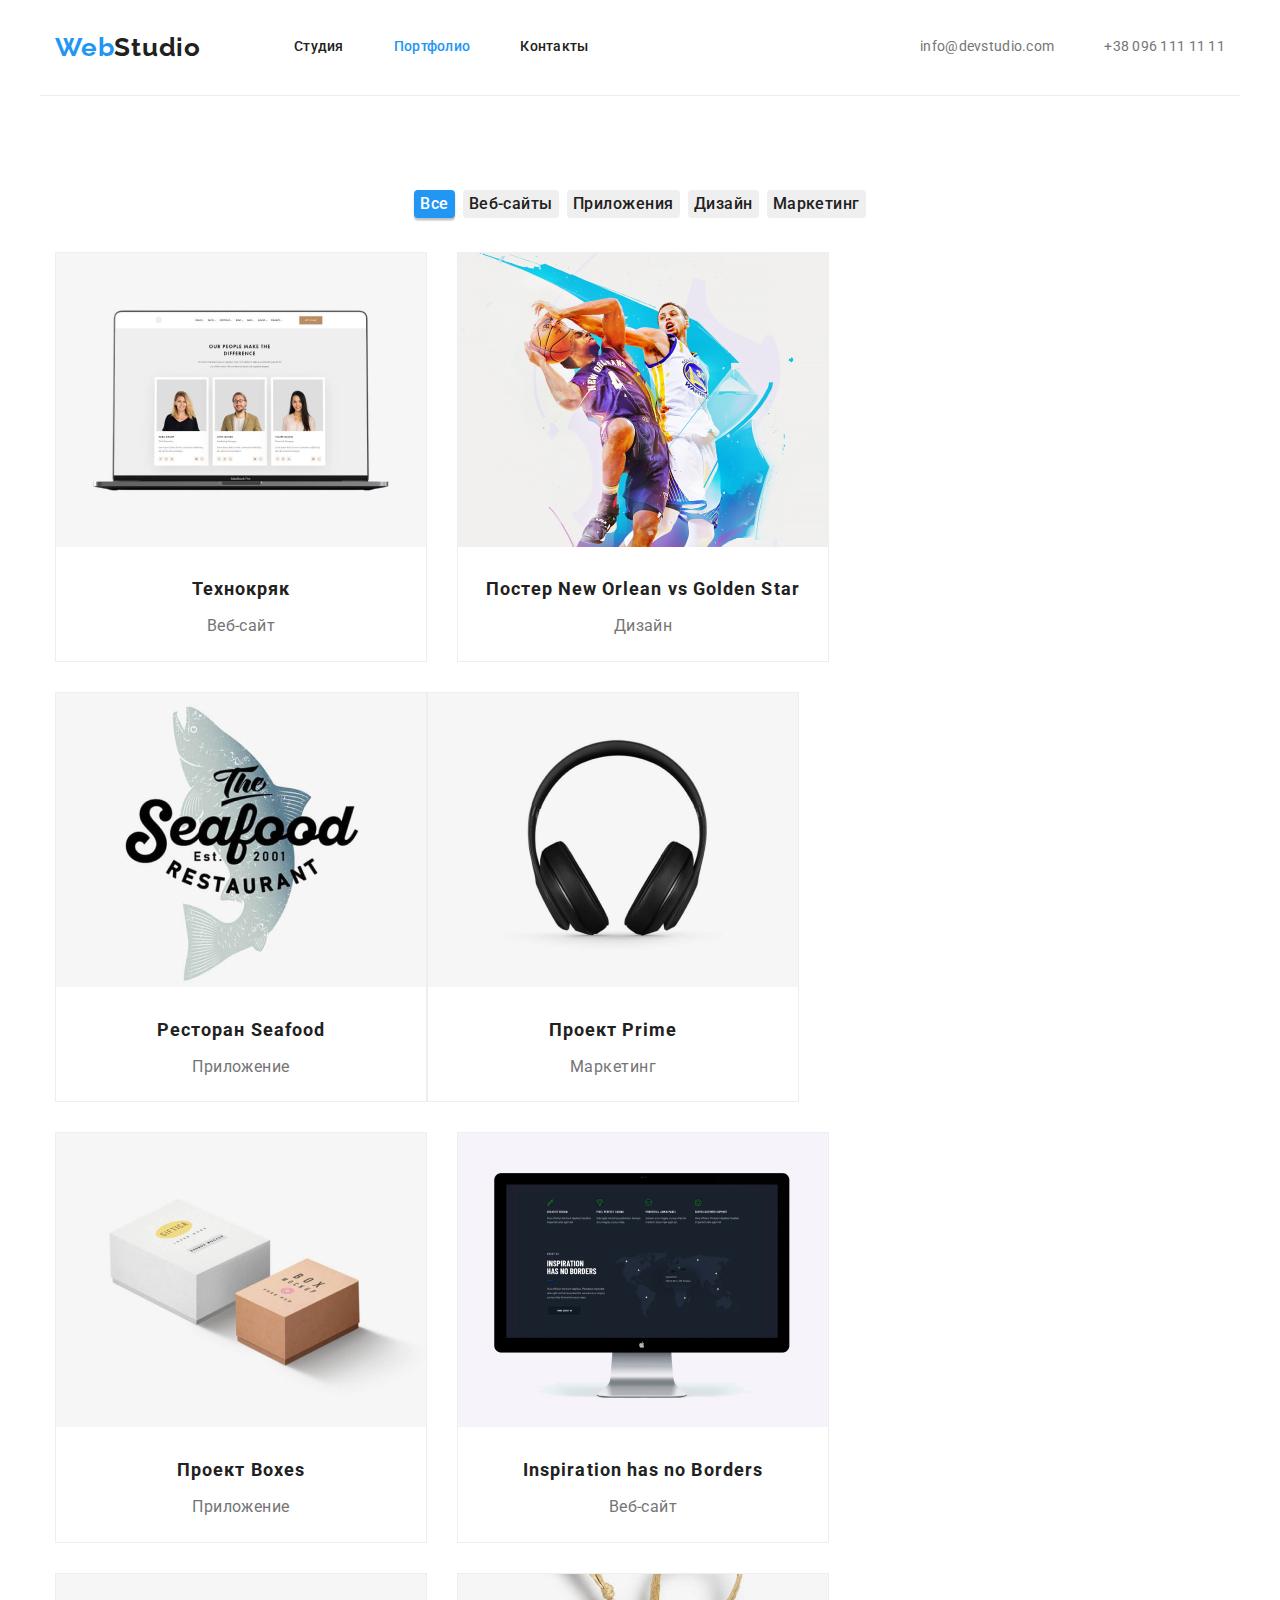
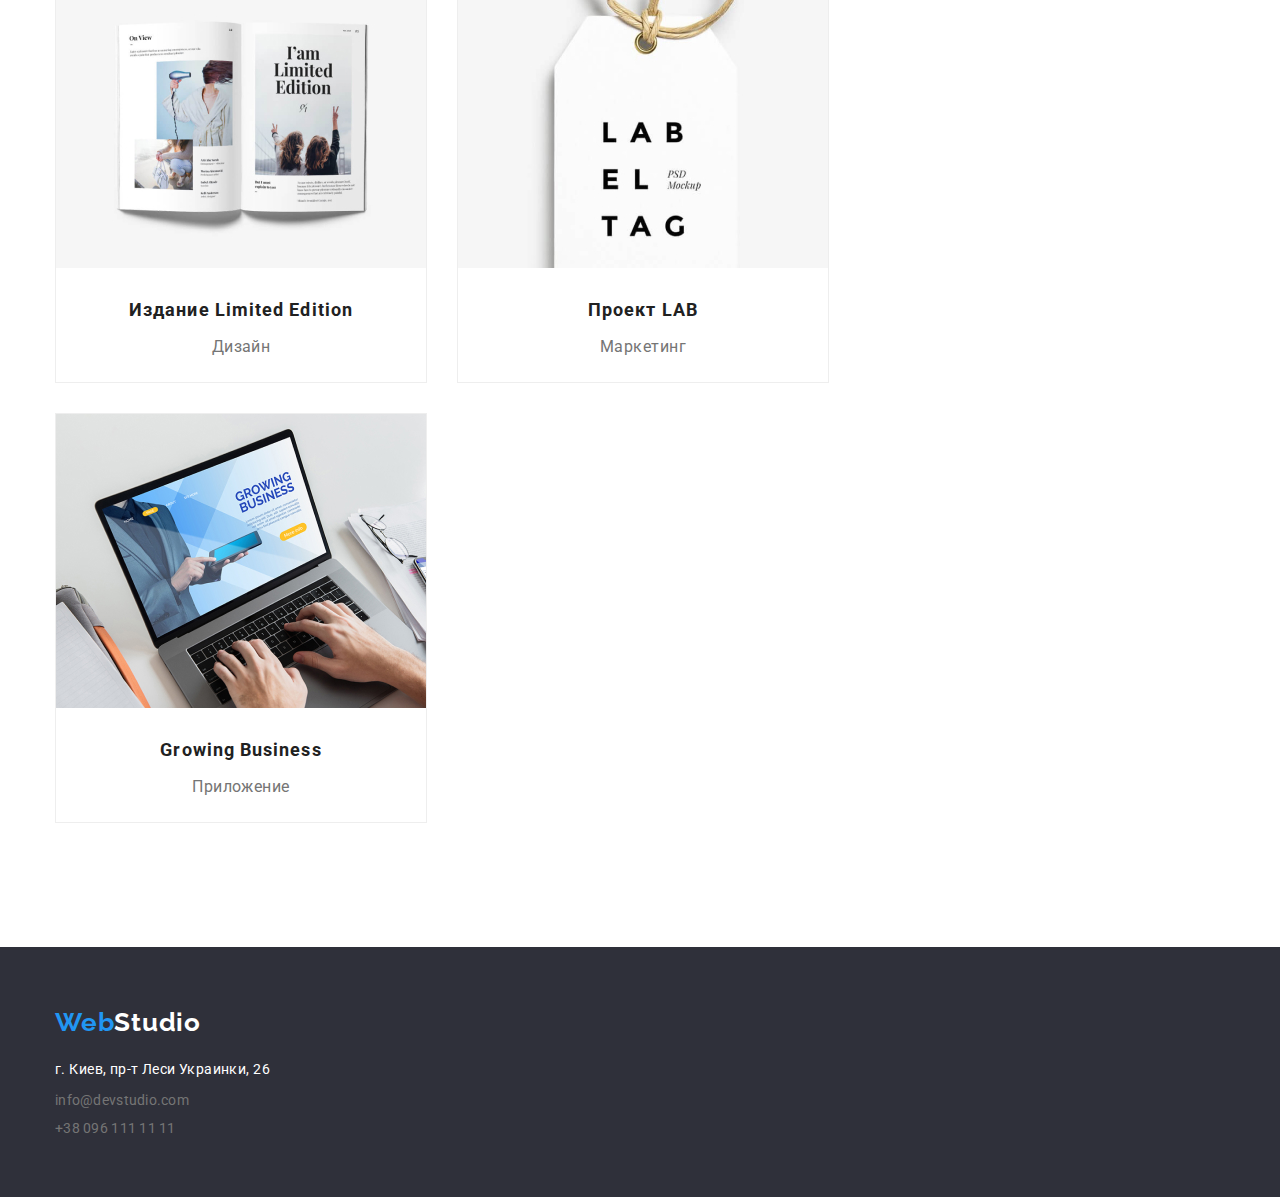
==== commit 99eba6e4: "gotovo_1.2" ====
--- a/portfolio.html
+++ b/portfolio.html
@@ -10,6 +10,7 @@
     <link
         href="https://fonts.googleapis.com/css2?family=Raleway:wght@700&family=Roboto:wght@400;500;700;900&display=swap"
         rel="stylesheet">
+    <link rel="stylesheet" href="./css/modern-normalize.css">
     <link rel="stylesheet" href="./css/styles.css">
     <title class="title">Портфолио</title>
 </head>
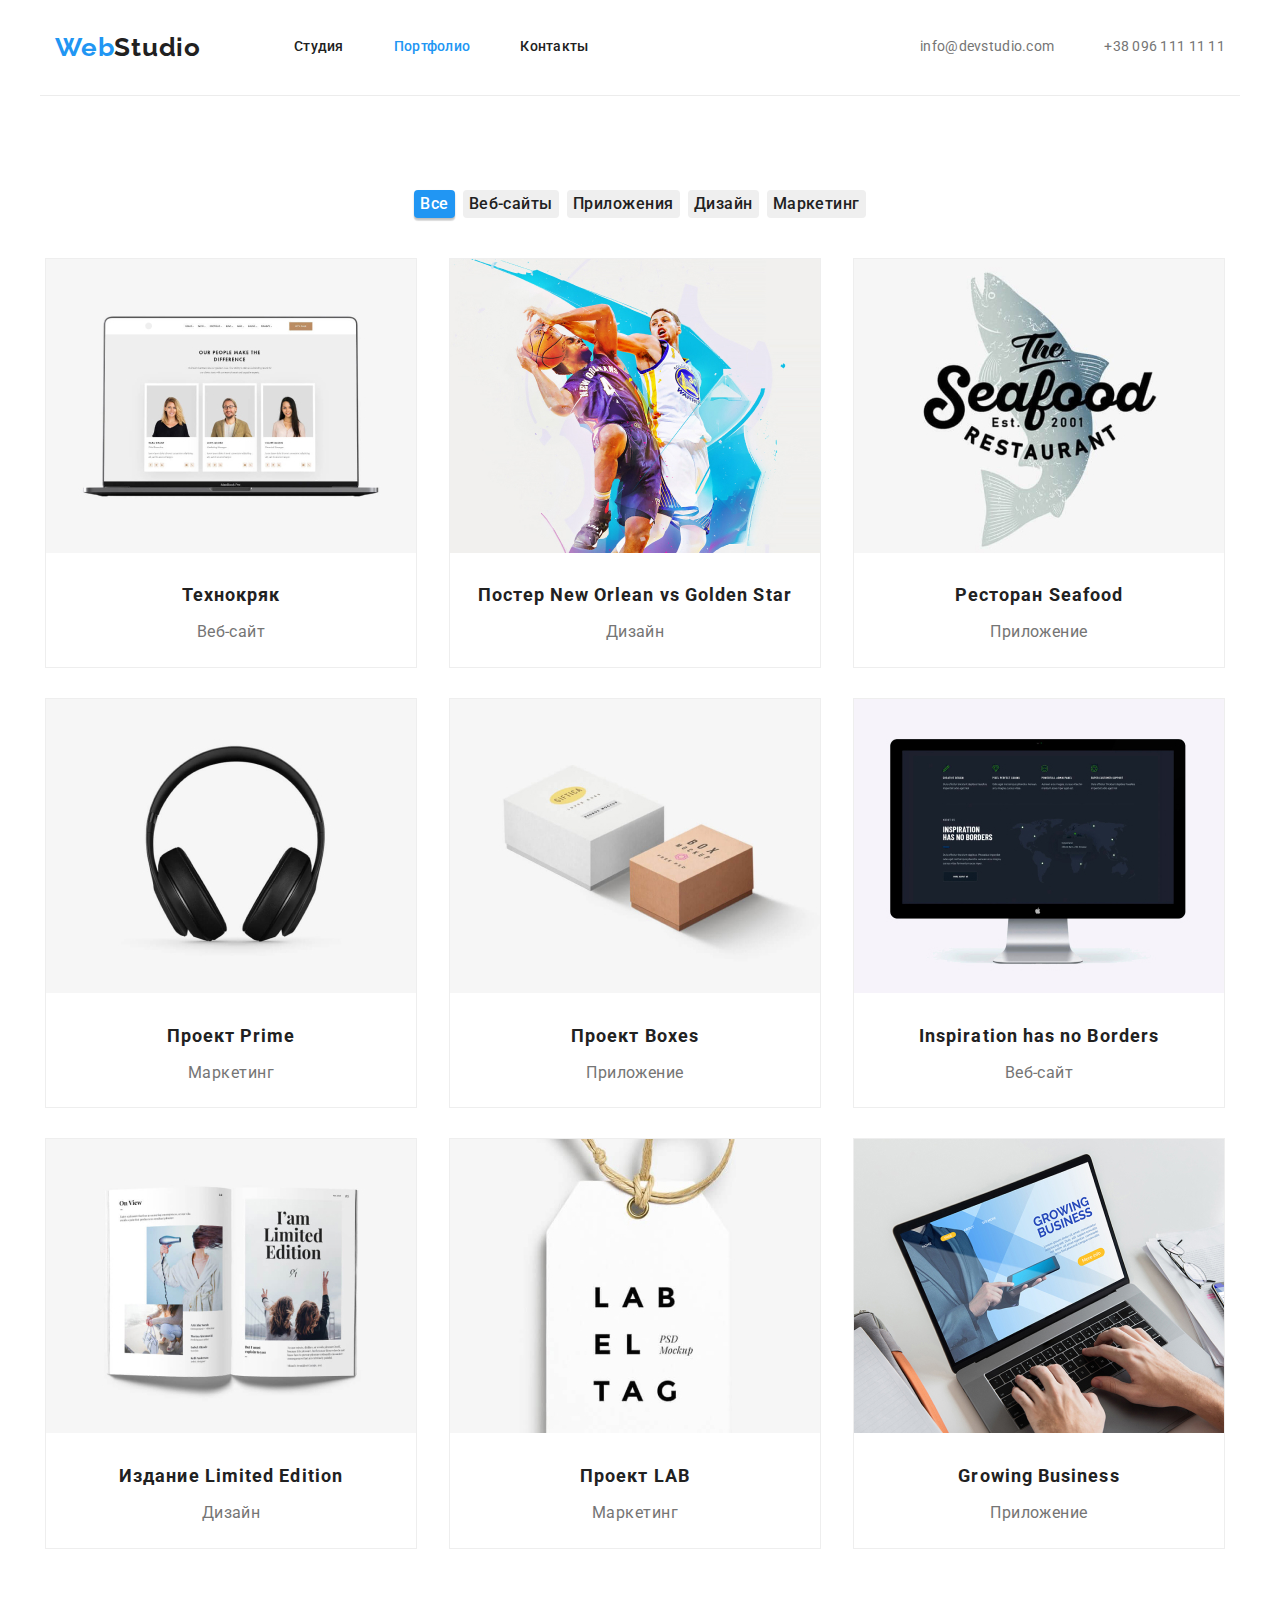
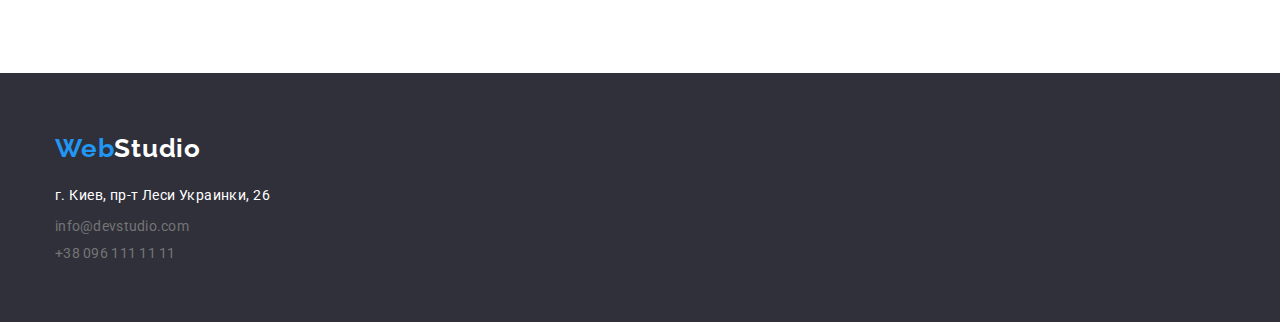
==== commit a319d074: "gotovo_1.3" ====
--- a/portfolio.html
+++ b/portfolio.html
@@ -58,48 +58,48 @@
                     </li>
                 </ul>
                 <ul class="example-list list">
-                    <li class="example-item ">
+                    <li class="example-item">
                         <img src="./images/tech.jpg" alt="Ноутбук с открытым веб-сайтом" width="370">
                         <h2 class="example-header">Технокряк</h2>
                         <p class="example-text">Веб-сайт</p>
                     </li>
-                    <li class="example-item ">
+                    <li class="example-item">
                         <img src="./images/new-orl-gold-star.jpg"
                             alt="Постер баскетбольных команд New Orlean vs Golden Star" width="370">
                         <h2 class="example-header">Постер New Orlean vs Golden Star</h2>
                         <p class="example-text">Дизайн</p>
                     </li>
-                    <li class="example-item ">
+                    <li class="example-item">
                         <img src="./images/seafood.jpg" alt="Логотип ресторана Seafood" width="370">
                         <h2 class="example-header">Ресторан <span lang="en">Seafood</span></h2>
                         <p class="example-text">Приложение</p>
                     </li>
-                    <li class=example-item m">
+                    <li class="example-item">
                         <img src="./images/proj-prime.jpg" alt="Беспроводные наушники" width="370">
                         <h2 class="example-header">Проект <span lang="en">Prime</span></h2>
                         <p class="example-text">Маркетинг</p>
                     </li>
-                    <li class="example-item ">
+                    <li class="example-item">
                         <img src="./images/proj-boxes.jpg" alt=" Две коробки белого и коричневого цветов" width="370">
                         <h2 class="example-header">Проект <span lang="en">Boxes</span></h2>
                         <p class="example-text">Приложение</p>
                     </li>
-                    <li class="example-item ">
+                    <li class="example-item">
                         <img src="./images/insp-bord.jpg" alt="Монитор" width="370">
                         <h2 lang="en" class="example-header">Inspiration has no Borders</h2>
                         <p class="example-text">Веб-сайт</p>
                     </li>
-                    <li class="example-item ">
+                    <li class="example-item">
                         <img src="./images/lim-edit.jpg" alt="Открытая книга на английском языке" width="370">
                         <h2 class="example-header">Издание <span lang="en">Limited Edition</span></h2>
                         <p class="example-text">Дизайн</p>
                     </li>
-                    <li class="example-item ">
+                    <li class="example-item">
                         <img src="./images/lab.jpg" alt="Белая бирка с надписью" width="370">
                         <h2 class="example-header">Проект <span lang="en">LAB</span></h2>
                         <p class="example-text">Маркетинг</p>
                     </li>
-                    <li class="example-item ">
+                    <li class="example-item">
                         <img src="./images/grow-busi.jpg" alt="Ноутбук с открытым веб-сайтом" width="370">
                         <h2 lang="en" class="example-header">Growing Business</h2>
                         <p class="example-text">Приложение</p>
--- a/css/styles.css
+++ b/css/styles.css
@@ -80,7 +80,6 @@
 }
 
 .header .container {
-  width: 1200px;
   border-bottom: 1px solid #ececec;
 }
 
@@ -334,7 +333,7 @@
 .filter-list {
   display: flex;
   justify-content: center;
-  margin-bottom: 34px;
+  margin-bottom: 50px;
 }
 
 .filter-item {
@@ -343,6 +342,15 @@
 
 .filter-item:not(:last-child) {
   margin-right: 8px;
+}
+
+.example-list {
+  display: flex;
+  flex-wrap: wrap;
+  justify-content: space-between;
+  margin-left: -10px;
+  margin-top: -10px;
+  padding: 0;
 }
 
 .example-header {
@@ -369,22 +377,7 @@
 }
 
 .example-item {
-  margin-right: 0;
   margin-bottom: 30px;
   background: var(--basic-color);
   border: 1px solid #eeeeee;
-  box-sizing: border-box;
-}
-
-.example-item:not(:nth-child(3n)) {
-  margin-right: 30px;
-}
-
-/* .example-item::last-child) {
-  margin-bottom: 30px;
-} */
-
-.example-list {
-  display: flex;
-  flex-wrap: wrap;
-}
+}
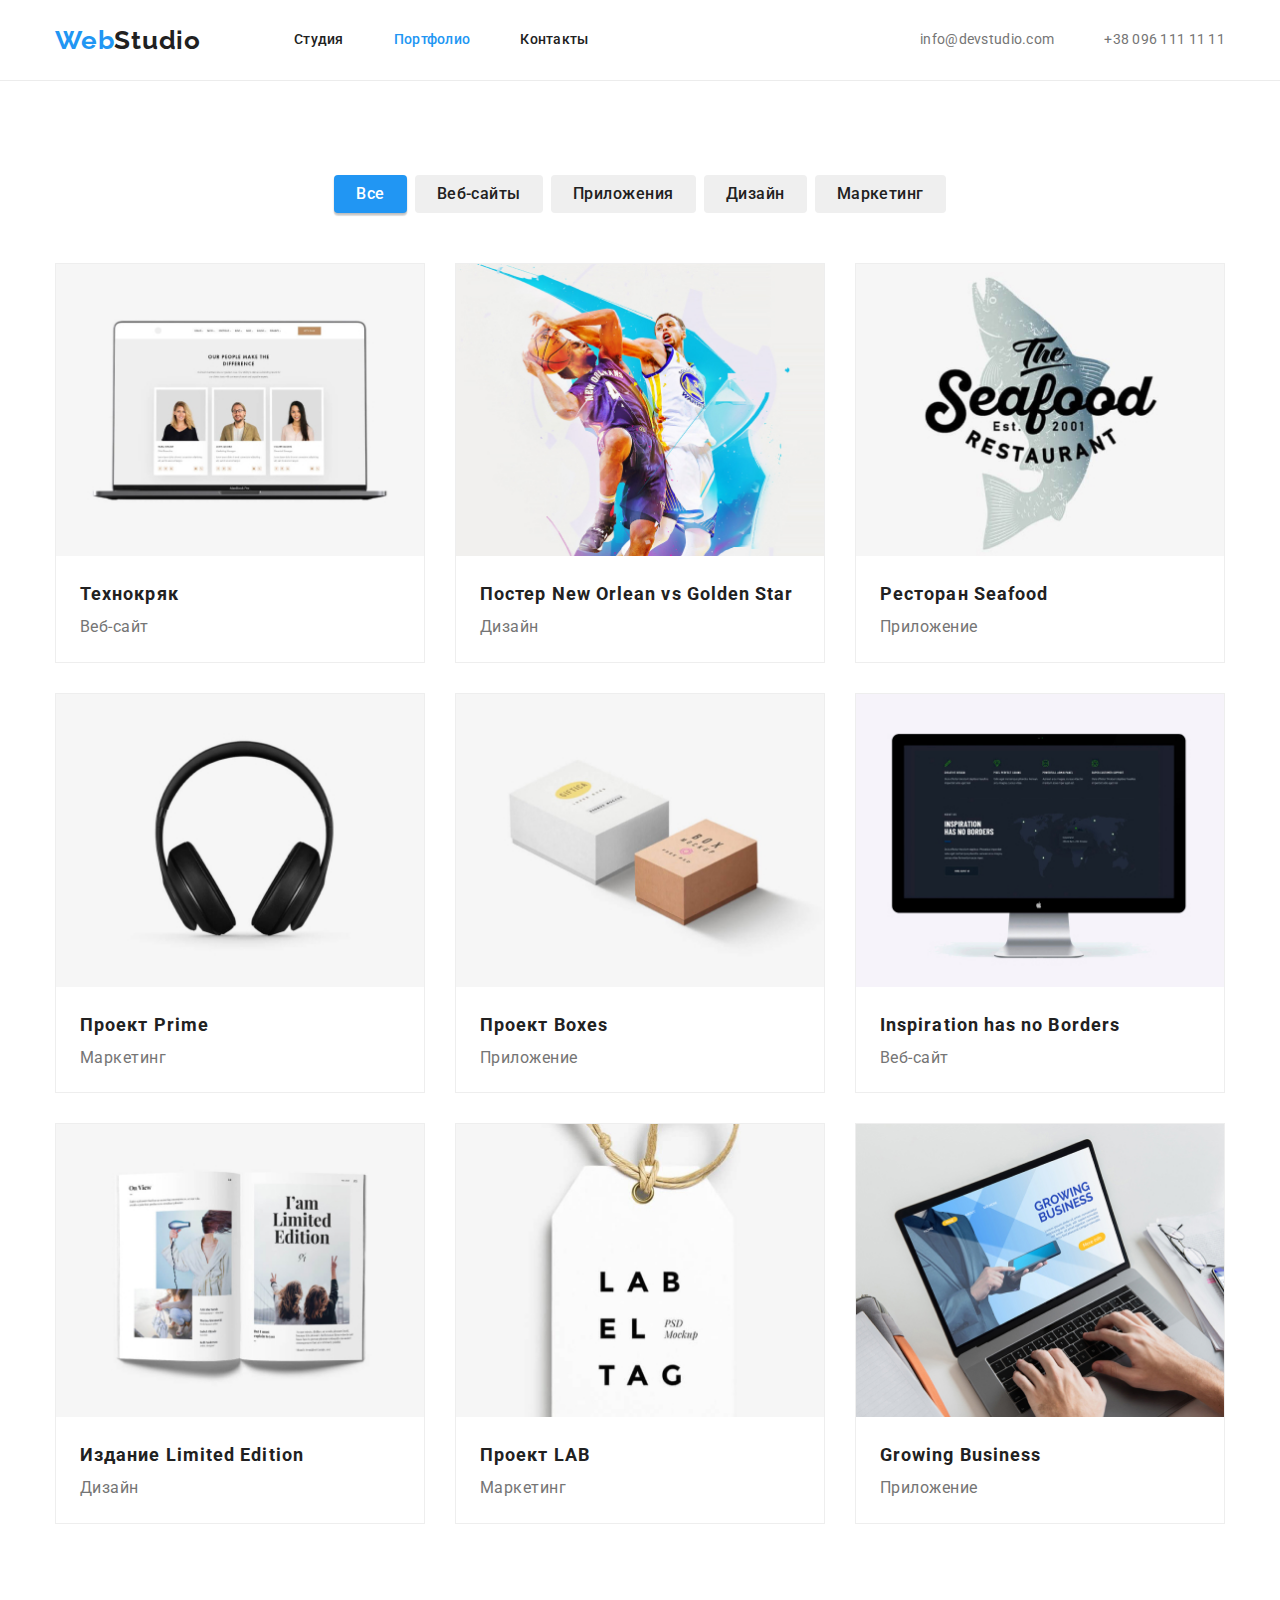
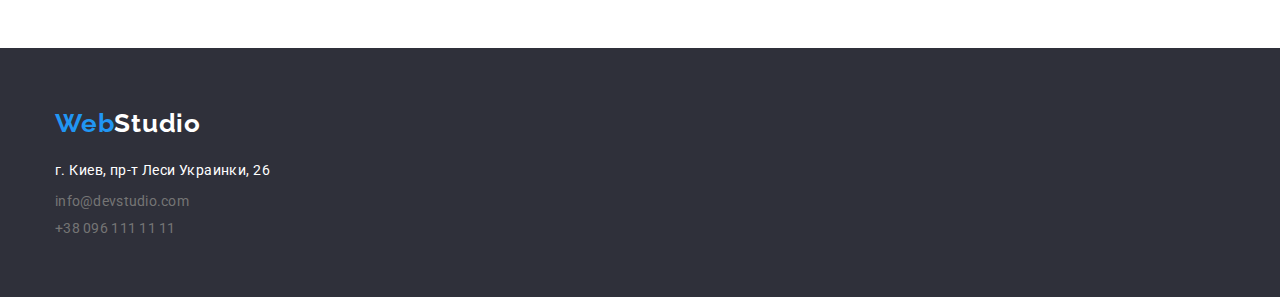
==== commit 4141f98b: "gotowo dla dz 4" ====
--- a/portfolio.html
+++ b/portfolio.html
@@ -59,50 +59,74 @@
                 </ul>
                 <ul class="example-list list">
                     <li class="example-item">
-                        <img src="./images/tech.jpg" alt="Ноутбук с открытым веб-сайтом" width="370">
-                        <h2 class="example-header">Технокряк</h2>
-                        <p class="example-text">Веб-сайт</p>
+                        <img class="example-photo" src="./images/tech.jpg" alt="Ноутбук с открытым веб-сайтом"
+                            width="370">
+                        <div class="example-content">
+                            <h2 class="example-header">Технокряк</h2>
+                            <p class="example-text">Веб-сайт</p>
+                        </div>
                     </li>
                     <li class="example-item">
-                        <img src="./images/new-orl-gold-star.jpg"
+                        <img class="example-photo" src="./images/new-orl-gold-star.jpg"
                             alt="Постер баскетбольных команд New Orlean vs Golden Star" width="370">
-                        <h2 class="example-header">Постер New Orlean vs Golden Star</h2>
-                        <p class="example-text">Дизайн</p>
+                        <div class="example-content">
+                            <h2 class="example-header">Постер New Orlean vs Golden Star</h2>
+                            <p class="example-text">Дизайн</p>
+                        </div>
                     </li>
                     <li class="example-item">
-                        <img src="./images/seafood.jpg" alt="Логотип ресторана Seafood" width="370">
-                        <h2 class="example-header">Ресторан <span lang="en">Seafood</span></h2>
-                        <p class="example-text">Приложение</p>
+                        <img class="example-photo" src="./images/seafood.jpg" alt="Логотип ресторана Seafood"
+                            width="370">
+                        <div class="example-content">
+                            <h2 class="example-header">Ресторан <span lang="en">Seafood</span></h2>
+                            <p class="example-text">Приложение</p>
+                        </div>
                     </li>
                     <li class="example-item">
-                        <img src="./images/proj-prime.jpg" alt="Беспроводные наушники" width="370">
-                        <h2 class="example-header">Проект <span lang="en">Prime</span></h2>
-                        <p class="example-text">Маркетинг</p>
+                        <img class="example-photo" src="./images/proj-prime.jpg" alt="Беспроводные наушники"
+                            width="370">
+                        <div class="example-content">
+                            <h2 class="example-header">Проект <span lang="en">Prime</span></h2>
+                            <p class="example-text">Маркетинг</p>
+                        </div>
                     </li>
                     <li class="example-item">
-                        <img src="./images/proj-boxes.jpg" alt=" Две коробки белого и коричневого цветов" width="370">
-                        <h2 class="example-header">Проект <span lang="en">Boxes</span></h2>
-                        <p class="example-text">Приложение</p>
+                        <img class="example-photo" src="./images/proj-boxes.jpg"
+                            alt=" Две коробки белого и коричневого цветов" width="370">
+                        <div class="example-content">
+                            <h2 class="example-header">Проект <span lang="en">Boxes</span></h2>
+                            <p class="example-text">Приложение</p>
+                        </div>
                     </li>
                     <li class="example-item">
-                        <img src="./images/insp-bord.jpg" alt="Монитор" width="370">
-                        <h2 lang="en" class="example-header">Inspiration has no Borders</h2>
-                        <p class="example-text">Веб-сайт</p>
+                        <img class="example-photo" src="./images/insp-bord.jpg" alt="Монитор" width="370">
+                        <div class="example-content">
+                            <h2 lang="en" class="example-header">Inspiration has no Borders</h2>
+                            <p class="example-text">Веб-сайт</p>
+                        </div>
                     </li>
                     <li class="example-item">
-                        <img src="./images/lim-edit.jpg" alt="Открытая книга на английском языке" width="370">
-                        <h2 class="example-header">Издание <span lang="en">Limited Edition</span></h2>
-                        <p class="example-text">Дизайн</p>
+                        <img class="example-photo" src="./images/lim-edit.jpg" alt="Открытая книга на английском языке"
+                            width="370">
+                        <div class="example-content">
+                            <h2 class="example-header">Издание <span lang="en">Limited Edition</span></h2>
+                            <p class="example-text">Дизайн</p>
+                        </div>
                     </li>
                     <li class="example-item">
-                        <img src="./images/lab.jpg" alt="Белая бирка с надписью" width="370">
-                        <h2 class="example-header">Проект <span lang="en">LAB</span></h2>
-                        <p class="example-text">Маркетинг</p>
+                        <img class="example-photo" src="./images/lab.jpg" alt="Белая бирка с надписью" width="370">
+                        <div class="example-content">
+                            <h2 class="example-header">Проект <span lang="en">LAB</span></h2>
+                            <p class="example-text">Маркетинг</p>
+                        </div>
                     </li>
                     <li class="example-item">
-                        <img src="./images/grow-busi.jpg" alt="Ноутбук с открытым веб-сайтом" width="370">
-                        <h2 lang="en" class="example-header">Growing Business</h2>
-                        <p class="example-text">Приложение</p>
+                        <img class="example-photo" src="./images/grow-busi.jpg" alt="Ноутбук с открытым веб-сайтом"
+                            width="370">
+                        <div class="example-content">
+                            <h2 lang="en" class="example-header">Growing Business</h2>
+                            <p class="example-text">Приложение</p>
+                        </div>
                     </li>
                 </ul>
             </div>
--- a/css/styles.css
+++ b/css/styles.css
@@ -69,17 +69,12 @@
   letter-spacing: 0.03em;
   color: var(--first-fonts-color);
 }
-.nav .logo {
-  margin-right: 93px;
-  padding-top: 32px;
-  padding-bottom: 32px;
-}
 
 .color-web {
   color: var(--active-element-color);
 }
 
-.header .container {
+.header {
   border-bottom: 1px solid #ececec;
 }
 
@@ -88,7 +83,7 @@
 .nav {
   display: flex;
   align-items: center;
-  justify-content: space-between;
+  margin-right: auto;
 
   font-weight: 500;
   font-size: 14px;
@@ -96,6 +91,12 @@
   letter-spacing: 0.02em;
 }
 
+.nav .logo {
+  margin-right: 93px;
+  padding-top: 24px;
+  padding-bottom: 24px;
+}
+
 .nav .nav-items {
   display: flex;
 }
@@ -107,6 +108,12 @@
 .nav-link {
   display: block;
   color: var(--first-fonts-color);
+  padding-top: 32px;
+  padding-bottom: 32px;
+}
+
+.nav .contacts-link {
+  display: flex;
   padding-top: 32px;
   padding-bottom: 32px;
 }
@@ -130,11 +137,6 @@
   letter-spacing: 0.02em;
 }
 
-.nav .contacts-link {
-  padding-top: 32px;
-  padding-bottom: 32px;
-}
-
 /*---------------Section hero-------------*/
 
 .business {
@@ -152,18 +154,19 @@
   background-color: var(--hero-color);
   color: var(--basic-color);
   text-align: center;
+  padding: 200px 0;
 }
 
 .order-service {
+  padding: 10px 32px;
+
+  cursor: pointer;
   font-weight: 700;
   font-size: 16px;
   line-height: 1.87;
   font-family: inherit;
   border: none;
   border-radius: 4px;
-
-  cursor: pointer;
-
   background-color: var(--active-element-color);
   color: var(--basic-color);
 }
@@ -179,7 +182,6 @@
 
 .tips-list {
   display: flex;
-  justify-content: space-between;
 }
 
 .tips-header {
@@ -203,6 +205,15 @@
   max-width: 270px;
 }
 
+.tips-item {
+  width: calc((100% - 90px) / 4);
+  margin-right: 30px;
+}
+
+.tips-item:nth-child(4n) {
+  margin-right: 0;
+}
+
 /*---------------Section make-------------*/
 
 .make {
@@ -224,17 +235,16 @@
   display: flex;
 }
 
-.item {
+.make-item {
   margin-right: 0;
 }
 
-.item:not(:last-child) {
+.make-item:not(:last-child) {
   margin-right: 30px;
 }
 
 /*---------------Section team-------------*/
 .section-team {
-  padding-top: 0;
   background-color: var(--second-background-color);
 }
 
@@ -249,11 +259,22 @@
   letter-spacing: 0.03em;
 }
 
+.team-list {
+  display: flex;
+}
+
+.team-photo,
+.make-photo,
+.example-photo {
+  display: block;
+  max-width: 100%;
+  height: auto;
+}
+
 .team-name {
   text-align: center;
-  margin-top: 30px;
+  margin: 0;
   margin-bottom: 10px;
-
   font-weight: 500;
   font-size: 16px;
   line-height: 1.18;
@@ -261,8 +282,7 @@
 }
 
 .team-position {
-  margin-top: 0;
-  margin-bottom: 30px;
+  margin: 0;
   text-align: center;
   font-size: 16px;
   line-height: 1.18;
@@ -270,17 +290,26 @@
 
   color: var(--second-fonts-color);
 }
-.team-list {
-  display: flex;
-}
-
-.team-list .item {
+
+.team-item {
+  width: calc((100% - 90px) / 4);
+  margin-right: 30px;
+
   background: var(--basic-color);
   box-shadow: 0px 1px 3px rgba(0, 0, 0, 0.12), 0px 1px 1px rgba(0, 0, 0, 0.14),
     0px 2px 1px rgba(0, 0, 0, 0.2);
   border-radius: 0px 0px 4px 4px;
 }
 
+.tips-item:nth-child(4n) {
+  margin-right: 0;
+}
+
+.team-content {
+  padding-top: 30px;
+  padding-bottom: 30px;
+}
+
 /*---------------Section footer-------------*/
 .footer {
   padding: 60px 0;
@@ -311,6 +340,7 @@
 .filter-button {
   border-radius: 4px;
   border: 0;
+  padding: 6px 22px;
 
   font-weight: 500;
   font-size: 16px;
@@ -347,17 +377,13 @@
 .example-list {
   display: flex;
   flex-wrap: wrap;
-  justify-content: space-between;
-  margin-left: -10px;
-  margin-top: -10px;
   padding: 0;
 }
 
 .example-header {
-  margin-top: 20px;
-  margin-bottom: 4px;
-  text-align: center;
-
+  margin: 0;
+
+  text-align: left;
   font-weight: 700;
   font-size: 18px;
   line-height: 2;
@@ -366,10 +392,9 @@
 }
 
 .example-text {
-  margin-top: 0;
-  margin-bottom: 20px;
-  text-align: center;
-
+  margin: 0;
+
+  text-align: left;
   font-size: 16px;
   line-height: 1.87;
   letter-spacing: 0.03em;
@@ -377,7 +402,18 @@
 }
 
 .example-item {
+  width: calc((100% - 60px) / 3);
   margin-bottom: 30px;
+  margin-right: 30px;
+
   background: var(--basic-color);
   border: 1px solid #eeeeee;
 }
+
+.example-item:nth-child(3n) {
+  margin-right: 0;
+}
+
+.example-content {
+  padding: 20px 24px;
+}
